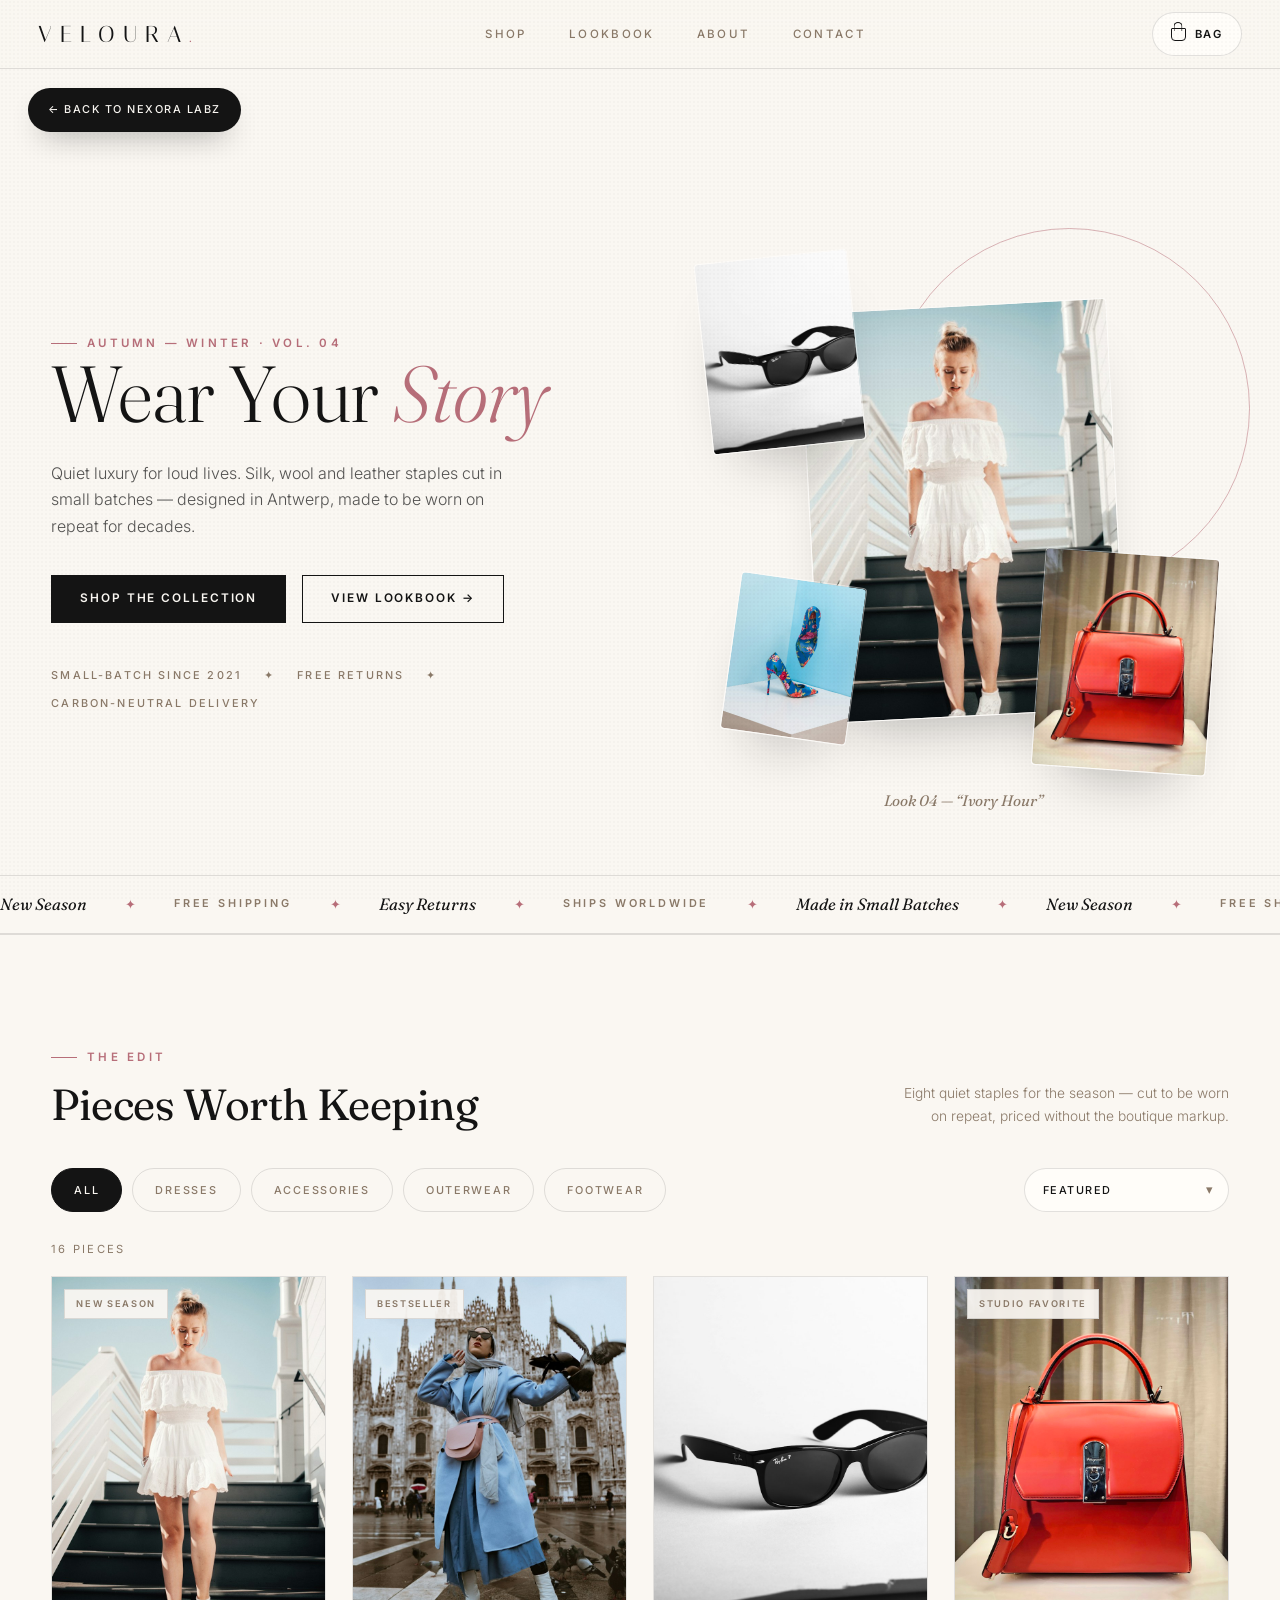
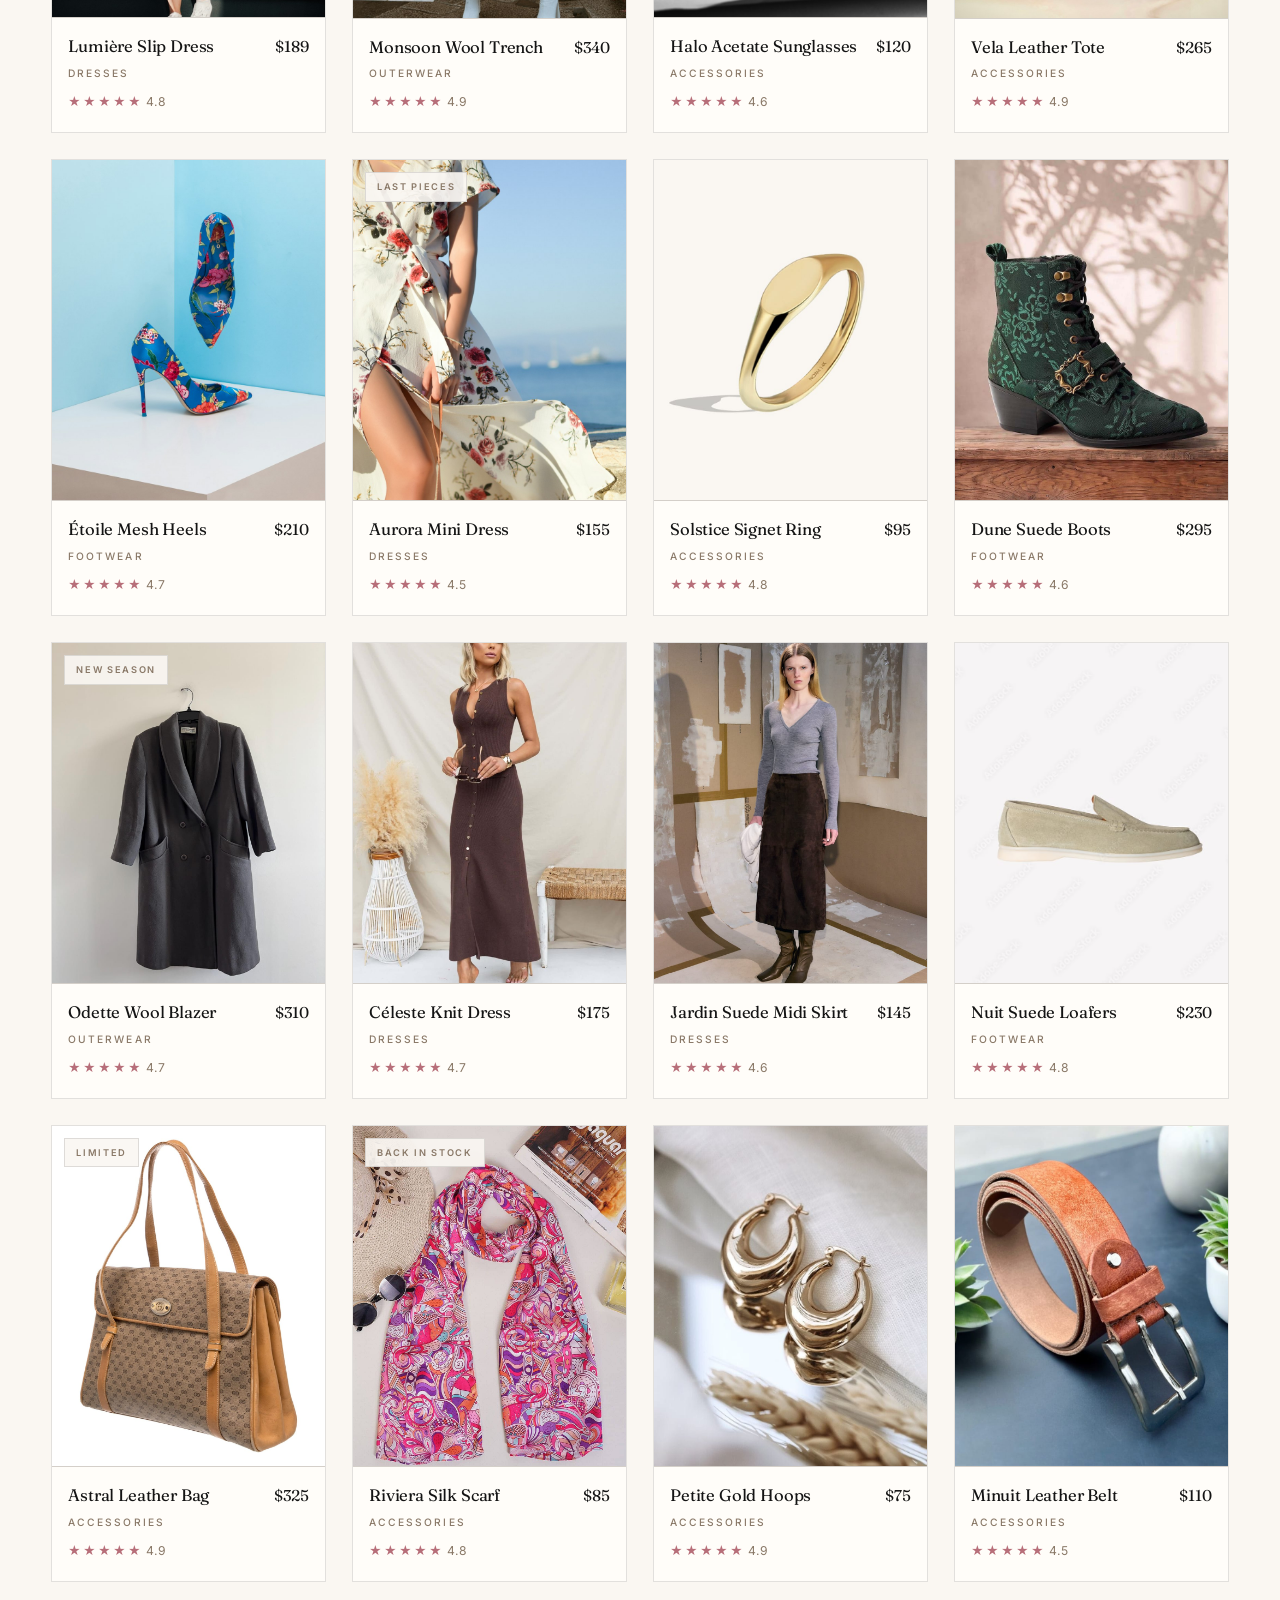
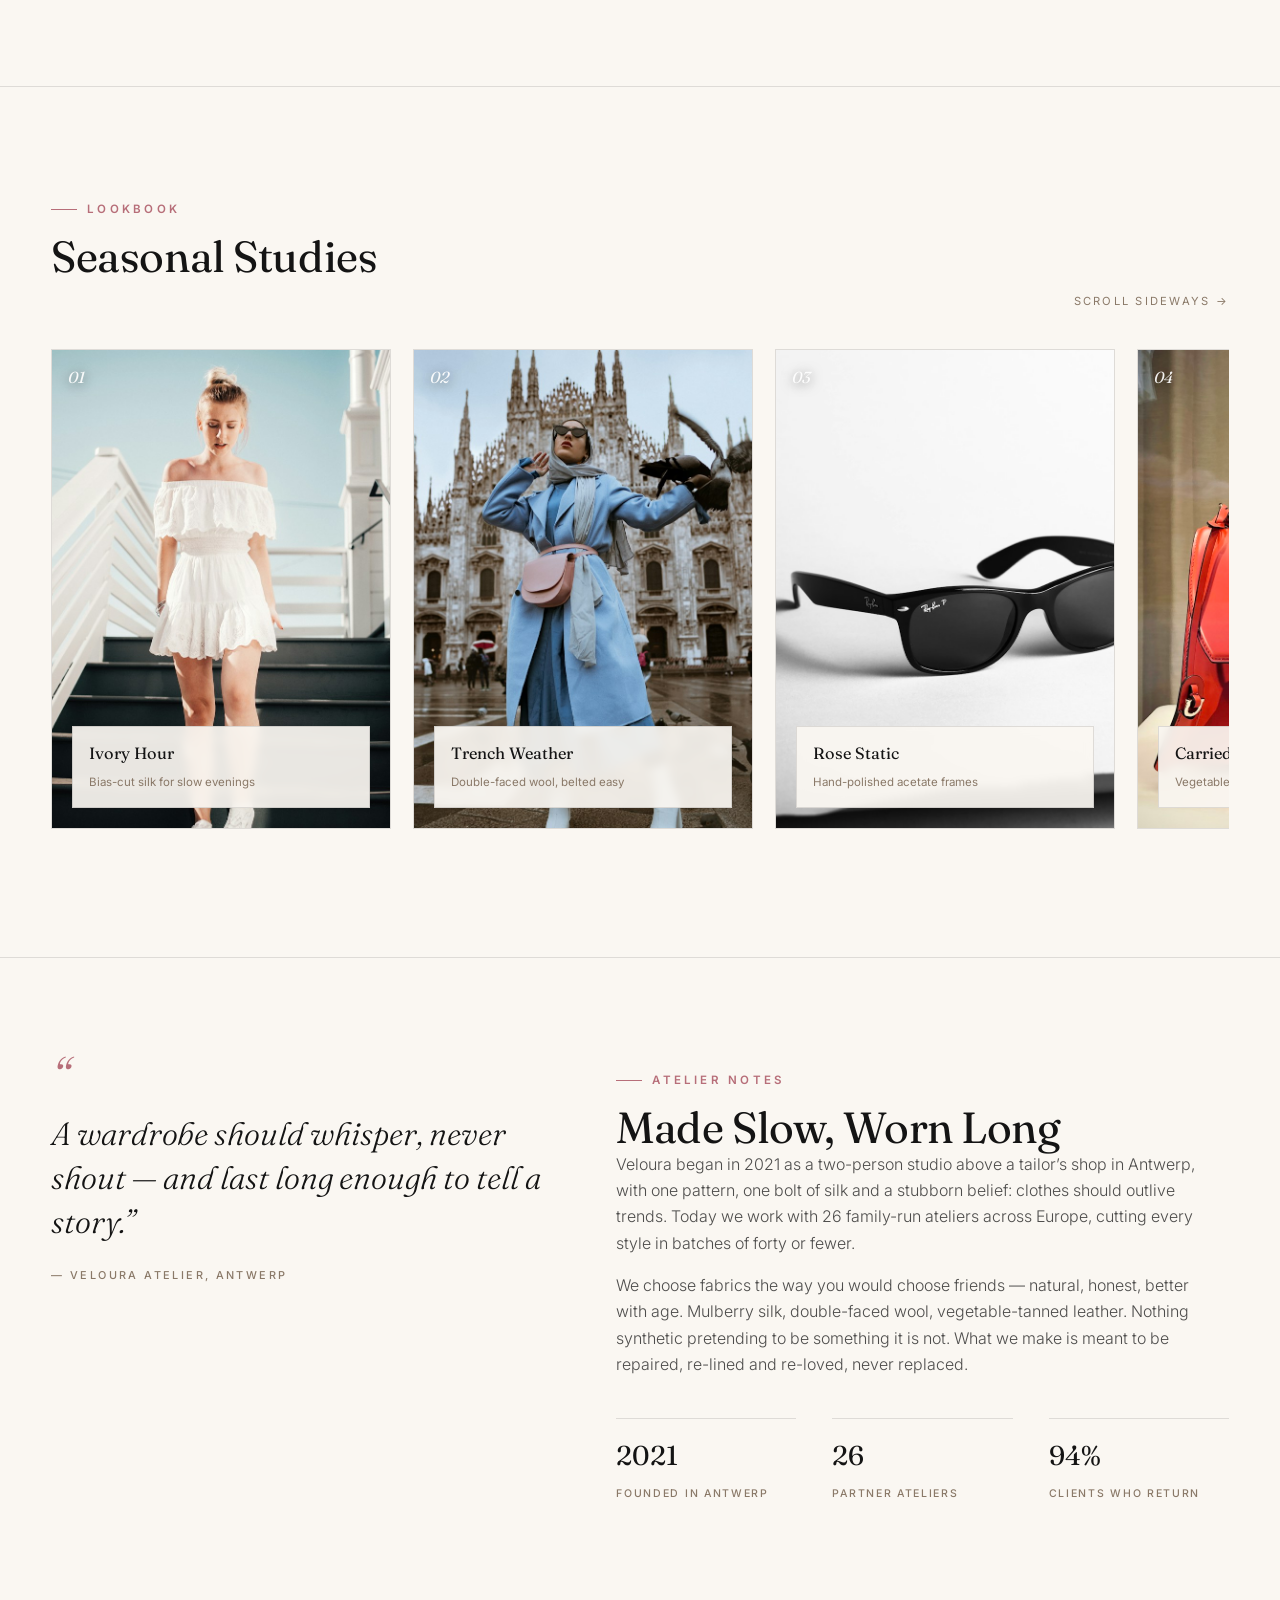
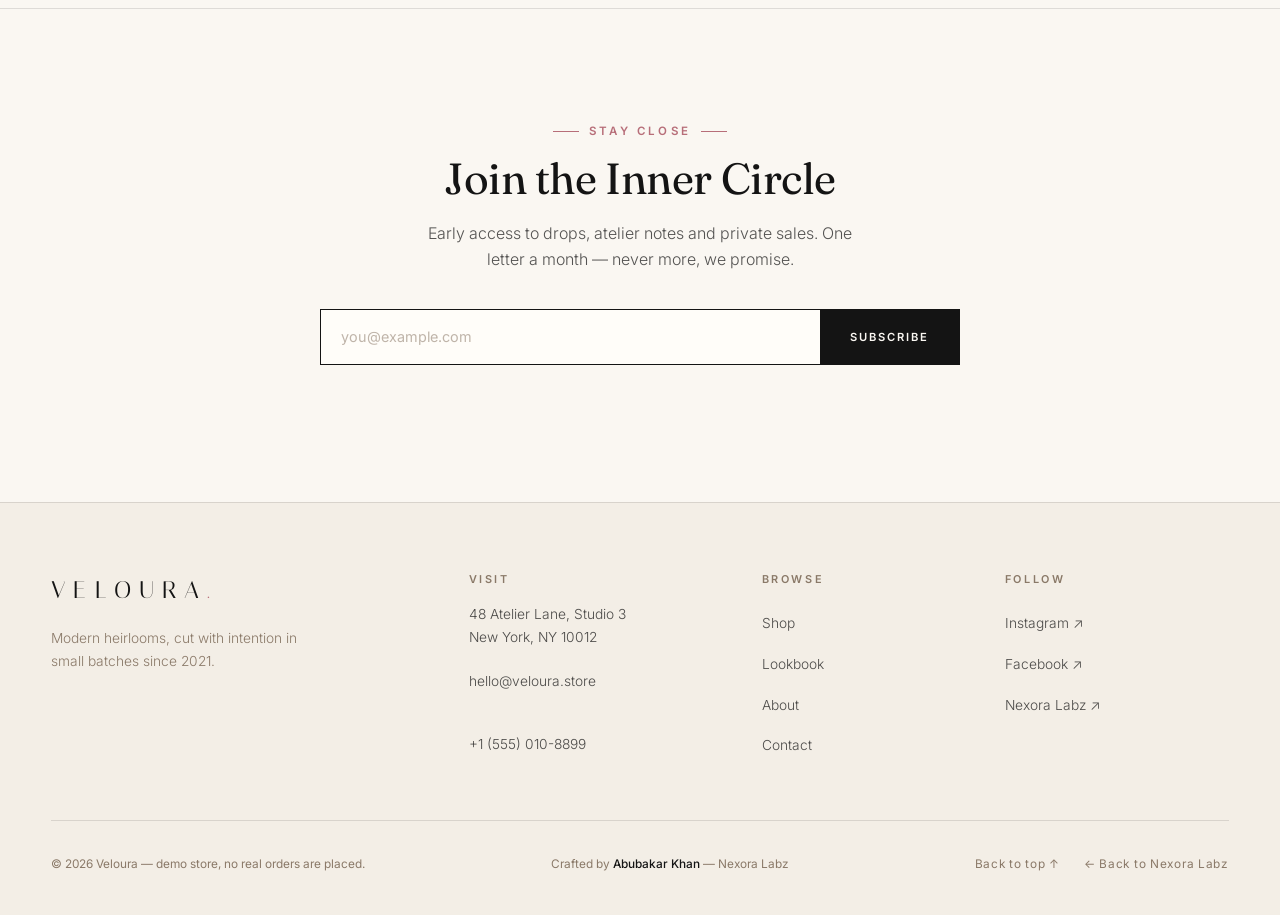
==== projects/project-4/index.html @ 05cf58b0 "Initial commit" ====
<!DOCTYPE html>
<html lang="en">
<head>
  <meta charset="UTF-8">
  <meta name="viewport" content="width=device-width, initial-scale=1.0">
  <meta name="description" content="Veloura — a chic demo fashion e-commerce experience with editorial lookbook, working cart and checkout flow. A portfolio demo crafted by Nexora Labz.">
  <meta name="theme-color" content="#FAF7F2">
  <title>Veloura — Demo Fashion E-commerce Website | Nexora Labz</title>

  <meta name="robots" content="index, follow">
  <link rel="canonical" href="https://nexora-labz.netlify.app/projects/project-4/">

  <meta property="og:type" content="website">
  <meta property="og:site_name" content="Nexora Labz">
  <meta property="og:title" content="Veloura — Demo Fashion E-commerce Website | Nexora Labz">
  <meta property="og:description" content="Veloura — a chic demo fashion e-commerce experience with editorial lookbook, working cart and checkout flow. A portfolio demo crafted by Nexora Labz.">
  <meta property="og:url" content="https://nexora-labz.netlify.app/projects/project-4/">
  <meta property="og:image" content="https://nexora-labz.netlify.app/assets/images/og-image.jpg">
  <meta property="og:image:width" content="1200">
  <meta property="og:image:height" content="630">
  <meta name="twitter:card" content="summary_large_image">
  <meta name="twitter:image" content="https://nexora-labz.netlify.app/assets/images/og-image.jpg">
  <link rel="preconnect" href="https://fonts.googleapis.com">
  <link rel="preconnect" href="https://fonts.gstatic.com" crossorigin>
  <link href="https://fonts.googleapis.com/css2?family=Fraunces:ital,opsz,wght@0,9..144,300;0,9..144,400;0,9..144,500;1,9..144,300;1,9..144,400&family=Inter:wght@300;400;500;600&family=Italiana&display=swap" rel="stylesheet">
  <style>
    /* ————— Tokens & reset ————— */
    :root {
      --ivory: #FAF7F2; --paper: #FFFDF9; --ink: #141414; --rose: #B76E79; --taupe: #8A7968; --line: rgba(20, 20, 20, 0.12);
      --ease-out: cubic-bezier(0.22, 1, 0.36, 1);
      --font-display: 'Fraunces', Georgia, 'Times New Roman', serif; --font-logo: 'Italiana', 'Fraunces', Georgia, serif;
      --font-body: 'Inter', -apple-system, BlinkMacSystemFont, 'Segoe UI', sans-serif;
      --font-emoji: 'Apple Color Emoji', 'Segoe UI Emoji', 'Noto Color Emoji', sans-serif;
    }
    *, *::before, *::after { box-sizing: border-box; margin: 0; padding: 0; }
    html { scroll-behavior: smooth; scroll-padding-top: 96px; }
    body { background: var(--ivory); color: var(--ink); font-family: var(--font-body); font-weight: 400; line-height: 1.65; -webkit-font-smoothing: antialiased; overflow-x: hidden; }
    /* Subtle CSS-only grain */
    body::after {
      content: ""; position: fixed; inset: 0; z-index: 600; pointer-events: none; mix-blend-mode: multiply; opacity: 0.45;
      background-image: radial-gradient(rgba(20, 20, 20, 0.05) 1px, transparent 1.4px); background-size: 4px 4px;
    }
    a { color: inherit; text-decoration: none; }
    button { font-family: inherit; color: inherit; }
    ul { list-style: none; }
    h1, h2, h3 { font-family: var(--font-display); font-weight: 400; line-height: 1.08; letter-spacing: -0.01em; }
    ::selection { background: rgba(183, 110, 121, 0.28); }
    :focus-visible { outline: 2px solid var(--rose); outline-offset: 3px; }
    [hidden] { display: none !important; }
    .sr-only { position: absolute; width: 1px; height: 1px; margin: -1px; overflow: hidden; clip: rect(0 0 0 0); white-space: nowrap; border: 0; }
    .wrap { width: min(1240px, 92%); margin-inline: auto; }
    .section { padding: 104px 0; border-top: 1px solid var(--line); scroll-margin-top: 96px; }
    .eyebrow { display: inline-flex; align-items: center; gap: 10px; color: var(--rose); font-size: 0.72rem; font-weight: 600; letter-spacing: 0.28em; text-transform: uppercase; }
    .eyebrow::before { content: ""; width: 26px; height: 1px; background: var(--rose); }
    .section h2 { font-size: clamp(2rem, 3.4vw, 2.9rem); margin-top: 14px; }

    /* ————— Fabric-tone gradients (CSS product art) ————— */
    .g1 { background: linear-gradient(165deg, #F6E7E3 0%, #DCA9A1 100%); }
    .g2 { background: linear-gradient(165deg, #EFE9DD 0%, #BCAC94 100%); }
    .g3 { background: linear-gradient(165deg, #F2DDE0 0%, #B76E79 100%); }
    .g4 { background: linear-gradient(165deg, #F4EEE3 0%, #CBBB9F 100%); }
    .g5 { background: linear-gradient(165deg, #E6E1D8 0%, #8A7968 100%); }
    .g6 { background: linear-gradient(165deg, #F0E1E7 0%, #C08CA0 100%); }
    .g7 { background: linear-gradient(165deg, #E9E6DF 0%, #A39C8D 100%); }
    .g8 { background: linear-gradient(165deg, #F3E7DB 0%, #D3AF90 100%); }

    /* ————— Buttons ————— */
    .btn {
      display: inline-flex; align-items: center; justify-content: center; gap: 10px; cursor: pointer; min-height: 48px; padding: 0 28px;
      border: 1px solid var(--ink); background: transparent; color: var(--ink); font-size: 0.74rem; font-weight: 600;
      letter-spacing: 0.16em; text-transform: uppercase; transition: background 0.3s, color 0.3s, border-color 0.3s, transform 0.3s;
    }
    .btn-solid { background: var(--ink); color: var(--ivory); }
    .btn-solid:hover { background: var(--rose); border-color: var(--rose); }
    .btn-ghost:hover { border-color: var(--ink); background: rgba(20, 20, 20, 0.04); }
    .btn-block { width: 100%; }

    /* ————— Back to Nexora pill ————— */
    .back-pill {
      position: fixed; top: 88px; left: clamp(12px, 3vw, 28px); z-index: 80; border-radius: 999px; background: var(--ink); color: var(--ivory);
      display: inline-flex; align-items: center; min-height: 44px; padding: 0 20px; box-shadow: 0 14px 30px -14px rgba(20, 20, 20, 0.45);
      font-size: 0.68rem; font-weight: 500; letter-spacing: 0.14em; text-transform: uppercase; transition: background 0.3s, transform 0.3s;
    }
    .back-pill:hover { background: var(--rose); transform: translateY(-2px); }

    /* ————— Navbar ————— */
    .navbar { position: sticky; top: 0; z-index: 100; border-bottom: 1px solid var(--line); background: rgba(250, 247, 242, 0.86); backdrop-filter: blur(12px); }
    .nav-inner { width: min(1280px, 94%); margin-inline: auto; height: 68px; display: flex; align-items: center; justify-content: space-between; gap: 20px; }
    .brand { font-family: var(--font-logo); font-size: 1.45rem; letter-spacing: 0.34em; }
    .brand-dot { color: var(--rose); }
    .nav-links { display: flex; gap: clamp(20px, 3vw, 40px); }
    .nav-link { position: relative; display: inline-flex; align-items: center; min-height: 44px; padding: 0 2px; color: var(--taupe); font-size: 0.72rem; font-weight: 500; letter-spacing: 0.2em; text-transform: uppercase; transition: color 0.3s; }
    .nav-link::after { content: ""; position: absolute; left: 0; right: 0; bottom: 8px; height: 1px; background: var(--rose); transform: scaleX(0); transform-origin: left; transition: transform 0.35s var(--ease-out); }
    .nav-link:hover, .nav-link:focus-visible { color: var(--ink); }
    .nav-link:hover::after, .nav-link:focus-visible::after { transform: scaleX(1); }
    .nav-actions { display: flex; align-items: center; gap: 12px; }
    .cart-btn { position: relative; display: inline-flex; align-items: center; gap: 9px; cursor: pointer; border-radius: 999px; min-height: 44px; padding: 0 18px; border: 1px solid var(--line); background: var(--paper); font-size: 0.7rem; font-weight: 600; letter-spacing: 0.14em; text-transform: uppercase; transition: border-color 0.3s, color 0.3s; }
    .cart-btn:hover { border-color: var(--rose); color: var(--rose); }
    .bag-icon { position: relative; width: 15px; height: 13px; border: 1.5px solid currentColor; border-radius: 1px 1px 4px 4px; }
    .bag-icon::before { content: ""; position: absolute; left: 50%; top: -7px; width: 9px; height: 9px; transform: translateX(-50%); border: 1.5px solid currentColor; border-bottom: 0; border-radius: 7px 7px 0 0; }
    .cart-count { display: none; place-items: center; min-width: 20px; height: 20px; padding: 0 5px; border-radius: 999px; background: var(--rose); color: var(--ivory); font-size: 0.64rem; font-weight: 600; }
    .cart-count.show { display: grid; }
    .hamburger { display: none; position: relative; width: 44px; height: 44px; cursor: pointer; border: 1px solid var(--line); border-radius: 999px; background: var(--paper); }
    .hamburger span { position: absolute; left: 12px; right: 12px; height: 1.5px; background: var(--ink); transition: transform 0.3s, top 0.3s; }
    .hamburger span:nth-child(1) { top: 17px; }
    .hamburger span:nth-child(2) { top: 25px; }
    .hamburger.open span:nth-child(1) { top: 21px; transform: rotate(45deg); }
    .hamburger.open span:nth-child(2) { top: 21px; transform: rotate(-45deg); }
    .mobile-menu {
      display: none; position: absolute; top: 100%; left: 0; right: 0; z-index: 95; padding: 8px 4% 22px; flex-direction: column;
      background: var(--ivory); border-bottom: 1px solid var(--line); box-shadow: 0 34px 44px -34px rgba(20, 20, 20, 0.25);
    }
    .mobile-menu.open { display: flex; }
    .mobile-menu a { display: flex; align-items: center; justify-content: space-between; min-height: 52px; font-family: var(--font-display); font-size: 1.3rem; border-bottom: 1px solid var(--line); }
    .mobile-menu a span { font-family: var(--font-body); font-size: 0.66rem; letter-spacing: 0.2em; color: var(--taupe); }

    /* ————— Hero ————— */
    .hero { padding: 170px 0 0; }
    .hero-grid { display: grid; grid-template-columns: 1.05fr 0.95fr; gap: 60px; align-items: center; }
    .hero h1 { font-size: clamp(3rem, 6.2vw, 5.2rem); font-weight: 300; line-height: 1.02; }
    .hero h1 em { font-style: italic; color: var(--rose); }
    .hero-sub { max-width: 46ch; margin-top: 26px; font-size: 1rem; font-weight: 300; color: rgba(20, 20, 20, 0.72); }
    .hero-cta { display: flex; flex-wrap: wrap; gap: 16px; margin-top: 36px; }
    .hero-meta { display: flex; flex-wrap: wrap; gap: 10px 22px; margin-top: 44px; color: var(--taupe); font-size: 0.68rem; font-weight: 500; letter-spacing: 0.2em; text-transform: uppercase; }
    .hero-art { position: relative; height: 560px; }
    .art-blob { position: absolute; left: 14%; top: 16%; width: 72%; aspect-ratio: 1; border-radius: 50%; background: radial-gradient(closest-side, rgba(183, 110, 121, 0.18), transparent 72%); }
    .art-ring { position: absolute; top: -2%; right: -4%; width: 68%; aspect-ratio: 1; border: 1px solid rgba(183, 110, 121, 0.5); border-radius: 50%; }
    .art-tile {
      position: absolute; display: grid; place-items: center; border-radius: 4px; border: 1px solid rgba(255, 255, 255, 0.5);
      box-shadow: 0 34px 60px -34px rgba(20, 20, 20, 0.35);
    }
    .art-tile img { display:block; width:100%; height:100%; object-fit:cover; border-radius:4px; background:#efe9e2; animation: drift 7s ease-in-out infinite alternate; }
    .t-main { left: 50%; top: 50%; width: 58%; aspect-ratio: 3/4; transform: translate(-50%, -52%) rotate(-3deg); }
    .t-main span { font-size: clamp(5rem, 9vw, 8rem); }
    .t-a { right: 3%; bottom: 5%; width: 33%; aspect-ratio: 1; transform: rotate(4deg); }
    .t-a span { font-size: 3.2rem; animation-delay: 0.8s; }
    .t-b { left: 1%; top: 3%; width: 29%; aspect-ratio: 4/5; transform: rotate(-6deg); }
    .t-b span { font-size: 2.6rem; animation-delay: 1.6s; }
    .t-c { left: 6%; bottom: 11%; width: 24%; aspect-ratio: 1; transform: rotate(8deg); }
    .t-c span { font-size: 2.3rem; animation-delay: 2.4s; }
    .art-caption { position: absolute; left: 50%; bottom: -14px; transform: translateX(-50%); white-space: nowrap; font-family: var(--font-display); font-style: italic; font-size: 0.95rem; color: var(--taupe); }
    @keyframes drift { to { transform: translateY(-9px); } }

    /* ————— Marquee ————— */
    .marquee { margin-top: 76px; padding: 15px 0; overflow: hidden; border-top: 1px solid var(--line); border-bottom: 1px solid var(--line); }
    .marquee-track { display: flex; width: max-content; animation: marquee 26s linear infinite; }
    .marquee-row { display: flex; align-items: center; gap: 38px; padding-right: 38px; }
    .mq-serif { font-family: var(--font-display); font-style: italic; font-size: 1.02rem; }
    .mq-caps { font-size: 0.68rem; font-weight: 600; letter-spacing: 0.26em; text-transform: uppercase; color: var(--taupe); }
    .mq-dot { color: var(--rose); font-size: 0.8rem; }
    @keyframes marquee { to { transform: translateX(-50%); } }

    /* ————— Shop ————— */
    .section-head { display: flex; align-items: flex-end; justify-content: space-between; gap: 32px; }
    .section-note { max-width: 340px; font-size: 0.86rem; font-weight: 300; color: var(--taupe); text-align: right; }
    .shop-controls { display: flex; align-items: center; justify-content: space-between; gap: 16px; flex-wrap: wrap; margin-top: 40px; }
    .pills { display: flex; flex-wrap: wrap; gap: 10px; }
    .pill {
      min-height: 44px; padding: 0 22px; cursor: pointer; border: 1px solid var(--line); border-radius: 999px; background: transparent;
      color: var(--taupe); font-size: 0.68rem; font-weight: 500; letter-spacing: 0.16em; text-transform: uppercase; transition: all 0.3s;
    }
    .pill:hover { border-color: var(--rose); color: var(--rose); }
    .pill.active { background: var(--ink); border-color: var(--ink); color: var(--ivory); }
    .select-wrap { position: relative; }
    .select-wrap::after { content: "▾"; position: absolute; right: 16px; top: 50%; transform: translateY(-50%); pointer-events: none; color: var(--taupe); font-size: 0.8rem; }
    .select-wrap select {
      appearance: none; -webkit-appearance: none; min-height: 44px; padding: 0 42px 0 18px; cursor: pointer; color: var(--ink);
      border: 1px solid var(--line); border-radius: 999px; background: var(--paper); font-family: var(--font-body);
      font-size: 0.68rem; font-weight: 500; letter-spacing: 0.14em; text-transform: uppercase;
    }
    .grid-count { margin: 28px 0 18px; font-size: 0.7rem; letter-spacing: 0.2em; text-transform: uppercase; color: var(--taupe); }
    .grid { display: grid; grid-template-columns: repeat(4, 1fr); gap: 26px; }
    .card { display: flex; flex-direction: column; background: var(--paper); border: 1px solid var(--line); transition: transform 0.35s var(--ease-out), box-shadow 0.35s, border-color 0.35s; }
    .card:hover { transform: translateY(-5px); border-color: rgba(183, 110, 121, 0.5); box-shadow: 0 28px 52px -34px rgba(20, 20, 20, 0.3); }
    .tile { position: relative; aspect-ratio: 4/5; overflow: hidden; border-bottom: 1px solid var(--line); background: #efe9e2; }
    .tile .prod-img { position:absolute; inset:0; width:100%; height:100%; object-fit:cover; transition: transform 0.45s var(--ease-out); }
    .card:hover .tile .prod-img { transform: scale(1.07); }
    .badge {
      position: absolute; top: 12px; left: 12px; z-index: 2; padding: 6px 11px; color: var(--taupe);
      background: rgba(250, 247, 242, 0.92); border: 1px solid var(--line); font-size: 0.58rem; font-weight: 600;
      letter-spacing: 0.18em; text-transform: uppercase;
    }
    .tile-overlay {
      position: absolute; left: 0; right: 0; bottom: 0; z-index: 3; padding: 14px; display: flex; flex-direction: column; gap: 10px;
      background: linear-gradient(to top, rgba(250, 247, 242, 0.97) 55%, rgba(250, 247, 242, 0));
      transform: translateY(103%); transition: transform 0.4s var(--ease-out);
    }
    .card:hover .tile-overlay, .card:focus-within .tile-overlay { transform: none; }
    .sizes { display: flex; gap: 8px; }
    .size-chip { flex: 1 0 44px; min-height: 44px; cursor: pointer; border: 1px solid var(--line); border-radius: 2px; background: rgba(255, 255, 255, 0.8); color: var(--taupe); font-size: 0.7rem; font-weight: 600; letter-spacing: 0.08em; transition: all 0.25s; }
    .size-chip:hover { border-color: var(--ink); color: var(--ink); }
    .size-chip.active { background: var(--ink); border-color: var(--ink); color: var(--ivory); }
    .add-btn { min-height: 44px; cursor: pointer; border: none; background: var(--ink); color: var(--ivory); font-size: 0.68rem; font-weight: 600; letter-spacing: 0.16em; text-transform: uppercase; transition: background 0.3s; }
    .add-btn:hover { background: var(--rose); }
    .card-info { padding: 16px 16px 20px; }
    .card-row { display: flex; justify-content: space-between; align-items: baseline; gap: 12px; }
    .card-name { font-size: 1.04rem; }
    .card-price { font-family: var(--font-display); font-size: 0.98rem; white-space: nowrap; }
    .card-cat { margin-top: 5px; font-size: 0.64rem; font-weight: 500; letter-spacing: 0.2em; text-transform: uppercase; color: var(--taupe); }
    .card-rating { margin-top: 10px; font-size: 0.76rem; color: var(--taupe); }
    .stars { color: var(--rose); letter-spacing: 2px; }

    /* ————— Lookbook ————— */
    .lb-hint { margin-top: 12px; font-size: 0.7rem; letter-spacing: 0.2em; text-transform: uppercase; color: var(--taupe); text-align: right; }
    .lb-strip { display: flex; gap: 22px; margin-top: 34px; padding: 4px 4% 24px; overflow-x: auto; scroll-snap-type: x mandatory; scrollbar-width: thin; scrollbar-color: var(--rose) transparent; }
    .lb-card {
      position: relative; flex: 0 0 min(340px, 76vw); height: 480px; scroll-snap-align: start; overflow: hidden; border: 1px solid var(--line);
      display: flex; flex-direction: column; justify-content: flex-end; padding: 20px; transition: transform 0.35s var(--ease-out);
    }
    .lb-card:hover { transform: translateY(-5px); }
    .lb-img { position:absolute; inset:0; width:100%; height:100%; object-fit:cover; background:#efe9e2; }
    .lb-num { position: absolute; top: 14px; left: 16px; z-index:2; font-family: var(--font-display); font-style: italic; font-size: 1rem; color: rgba(255, 255, 255, 0.92); text-shadow: 0 2px 12px rgba(20, 20, 20, 0.55); }
    .lb-cap { position: relative; padding: 13px 16px; background: rgba(250, 247, 242, 0.93); border: 1px solid var(--line); backdrop-filter: blur(4px); }
    .lb-cap strong { display: block; font-family: var(--font-display); font-weight: 400; font-size: 1.02rem; }
    .lb-cap span { font-size: 0.72rem; color: var(--taupe); }

    /* ————— About ————— */
    .about-grid { display: grid; grid-template-columns: 0.9fr 1.1fr; gap: 64px; align-items: start; }
    .about-quote p { font-family: var(--font-display); font-style: italic; font-weight: 300; font-size: clamp(1.5rem, 2.5vw, 2.1rem); line-height: 1.38; }
    .about-quote p::before { content: "“"; display: block; font-size: 3.4rem; line-height: 0.6; color: var(--rose); margin-bottom: 18px; }
    .quote-by { display: inline-block; margin-top: 22px; color: var(--taupe); font-size: 0.68rem; font-weight: 500; letter-spacing: 0.22em; text-transform: uppercase; }
    .about-body > p:not(.eyebrow) { max-width: 58ch; font-weight: 300; color: rgba(20, 20, 20, 0.75); }
    .about-body p + p { margin-top: 16px; }
    .stats { display: flex; gap: 36px; margin-top: 40px; }
    .stat { flex: 1; border-top: 1px solid var(--line); padding-top: 14px; }
    .stat strong { display: block; font-family: var(--font-display); font-weight: 400; font-size: 1.7rem; }
    .stat span { font-size: 0.66rem; font-weight: 500; letter-spacing: 0.16em; text-transform: uppercase; color: var(--taupe); }

    /* ————— Contact / Newsletter ————— */
    .contact-inner { max-width: 640px; text-align: center; }
    .contact-inner .eyebrow { justify-content: center; }
    .contact-inner .eyebrow::after { content: ""; width: 26px; height: 1px; background: var(--rose); }
    .contact-sub { margin: 18px auto 0; max-width: 46ch; font-weight: 300; color: rgba(20, 20, 20, 0.72); }
    .news-form { display: flex; margin-top: 36px; background: var(--paper); border: 1px solid var(--ink); }
    .news-form input { flex: 1; min-width: 0; min-height: 54px; padding: 0 20px; border: 0; background: transparent; font-family: var(--font-body); font-size: 0.9rem; color: var(--ink); }
    .news-form input:focus { outline: none; }
    .news-form input.invalid { box-shadow: inset 0 -2px 0 #9C3D2E; }
    .news-form input::placeholder { color: rgba(138, 121, 104, 0.55); }
    .news-btn { min-height: 54px; padding: 0 30px; cursor: pointer; border: 0; background: var(--ink); color: var(--ivory); font-size: 0.7rem; font-weight: 600; letter-spacing: 0.18em; text-transform: uppercase; transition: background 0.3s; }
    .news-btn:hover { background: var(--rose); }
    .form-msg { min-height: 1.5em; margin-top: 14px; font-size: 0.82rem; }
    .form-msg.error { color: #9C3D2E; }
    .form-msg.ok { color: var(--rose); }

    /* ————— Footer ————— */
    .footer { background: #F3EEE6; border-top: 1px solid var(--line); padding: 68px 0 28px; }
    .footer-grid { display: grid; grid-template-columns: 1.5fr 1fr 0.8fr 0.9fr; gap: 44px; }
    .f-logo { font-family: var(--font-logo); font-size: 1.5rem; letter-spacing: 0.34em; }
    .f-tag { margin-top: 16px; max-width: 30ch; font-size: 0.86rem; font-weight: 300; color: var(--taupe); }
    .f-col h4 { margin-bottom: 14px; color: var(--taupe); font-size: 0.68rem; font-weight: 600; letter-spacing: 0.24em; text-transform: uppercase; }
    .f-col p { font-size: 0.86rem; font-weight: 300; color: rgba(20, 20, 20, 0.75); }
    .f-col p + p { margin-top: 12px; }
    .f-col a { display: block; padding: 9px 0; font-size: 0.86rem; font-weight: 300; color: rgba(20, 20, 20, 0.75); transition: color 0.25s; }
    .f-col a:hover { color: var(--rose); text-decoration: underline; text-underline-offset: 4px; }
    .footer-bottom { display: flex; flex-wrap: wrap; align-items: center; justify-content: space-between; gap: 12px 28px; margin-top: 54px; padding-top: 22px; border-top: 1px solid var(--line); font-size: 0.74rem; color: var(--taupe); }
    .footer-bottom strong { font-weight: 500; color: var(--ink); }
    .fb-links { display: flex; gap: 24px; }
    .fb-links a { display: inline-flex; align-items: center; min-height: 44px; letter-spacing: 0.06em; transition: color 0.25s; }
    .fb-links a:hover { color: var(--rose); }

    /* ————— Cart drawer ————— */
    .backdrop { position: fixed; inset: 0; z-index: 250; background: rgba(20, 20, 20, 0.44); opacity: 0; visibility: hidden; transition: opacity 0.35s, visibility 0s linear 0.35s; }
    .backdrop.show { opacity: 1; visibility: visible; transition: opacity 0.35s; }
    .cart-drawer {
      position: fixed; top: 0; right: 0; bottom: 0; z-index: 300; width: min(430px, 100%); display: flex; flex-direction: column; background: var(--ivory);
      border-left: 1px solid var(--line); box-shadow: -32px 0 64px -36px rgba(20, 20, 20, 0.4); transform: translateX(103%); visibility: hidden;
      transition: transform 0.45s var(--ease-out), visibility 0s linear 0.45s;
    }
    .cart-drawer.open { transform: none; visibility: visible; transition: transform 0.45s var(--ease-out); }
    .cart-head { display: flex; align-items: center; justify-content: space-between; padding: 18px 22px; border-bottom: 1px solid var(--line); }
    .cart-title { font-size: 1.3rem; }
    .cart-close { width: 44px; height: 44px; cursor: pointer; border: 1px solid var(--line); border-radius: 999px; background: var(--paper); font-size: 1.3rem; line-height: 1; transition: all 0.3s; }
    .cart-close:hover { border-color: var(--rose); color: var(--rose); transform: rotate(90deg); }
    .cart-list { flex: 1; overflow-y: auto; padding: 4px 22px; }
    .cart-item { display: grid; grid-template-columns: 64px 1fr auto; gap: 14px; align-items: start; padding: 18px 0; border-bottom: 1px solid var(--line); }
    .ci-art { width: 64px; height: 80px; overflow:hidden; display:grid; place-items:center; border: 1px solid var(--line); background:#efe9e2; }
    .ci-art img { width:100%; height:100%; object-fit:cover; display:block; }
    .ci-name { font-family: var(--font-display); font-size: 0.98rem; }
    .ci-meta { margin: 4px 0 10px; font-size: 0.73rem; color: var(--taupe); }
    .ci-row { display: flex; align-items: center; gap: 14px; }
    .qty { display: inline-flex; align-items: center; border: 1px solid var(--line); background: var(--paper); }
    .qty-btn { width: 40px; height: 44px; cursor: pointer; border: 0; background: transparent; font-size: 1.05rem; transition: color 0.25s; }
    .qty-btn:hover { color: var(--rose); }
    .qty-num { min-width: 26px; text-align: center; font-size: 0.85rem; font-weight: 500; }
    .ci-remove { min-height: 44px; padding: 0 6px; cursor: pointer; border: 0; background: none; color: var(--taupe); font-size: 0.66rem; font-weight: 500; letter-spacing: 0.16em; text-transform: uppercase; text-decoration: underline; text-underline-offset: 4px; transition: color 0.25s; }
    .ci-remove:hover { color: #9C3D2E; }
    .ci-line { font-family: var(--font-display); font-size: 1rem; }
    .cart-empty { flex: 1; display: grid; place-content: center; justify-items: center; gap: 10px; padding: 32px; text-align: center; }
    .ce-emoji { font-family: var(--font-emoji); font-size: 3.4rem; }
    .ce-title { font-family: var(--font-display); font-size: 1.3rem; }
    .ce-sub { max-width: 30ch; font-size: 0.84rem; font-weight: 300; color: var(--taupe); }
    .cart-empty .btn { margin-top: 12px; }
    .cart-foot { display: grid; gap: 12px; padding: 18px 22px 22px; background: var(--paper); border-top: 1px solid var(--line); }
    .ship-note { font-size: 0.73rem; color: var(--taupe); }
    .sub-row { display: flex; align-items: baseline; justify-content: space-between; font-size: 0.74rem; font-weight: 600; letter-spacing: 0.18em; text-transform: uppercase; }
    .sub-row strong { font-family: var(--font-display); font-size: 1.35rem; font-weight: 400; letter-spacing: 0; }
    .sub-note { font-size: 0.71rem; color: var(--taupe); }

    /* ————— Toast & reveal ————— */
    .toast {
      position: fixed; left: 50%; bottom: 26px; z-index: 400; max-width: min(92vw, 480px); border-radius: 999px; text-align: center; padding: 14px 24px;
      transform: translate(-50%, 16px); background: var(--ink); color: var(--ivory); font-size: 0.82rem; letter-spacing: 0.03em;
      box-shadow: 0 20px 44px -18px rgba(20, 20, 20, 0.5); opacity: 0; visibility: hidden; transition: all 0.35s var(--ease-out);
    }
    .toast.show { opacity: 1; visibility: visible; transform: translate(-50%, 0); }
    body.no-scroll { overflow: hidden; }
    .reveal { opacity: 0; transform: translateY(26px); transition: opacity 0.7s ease, transform 0.7s var(--ease-out); }
    .reveal.in { opacity: 1; transform: none; }

    /* ————— Breakpoints ————— */
    @media (max-width: 1024px) {
      .grid { grid-template-columns: repeat(3, 1fr); } .hero-grid { gap: 40px; } .hero-art { height: 500px; }
      .about-grid { gap: 44px; } .footer-grid { grid-template-columns: 1fr 1fr 1fr; } .f-brand { grid-column: 1 / -1; }
    }
    @media (max-width: 768px) {
      .nav-links { display: none; } .hamburger { display: inline-block; } .hero { padding-top: 140px; }
      .hero-grid { grid-template-columns: 1fr; gap: 48px; } .hero-art { width: 100%; max-width: 480px; height: 430px; margin-inline: auto; }
      .t-main span { font-size: 6rem; } .section { padding: 80px 0; } .section-head { flex-direction: column; align-items: flex-start; gap: 14px; }
      .section-note { text-align: left; } .shop-controls { flex-direction: column; align-items: stretch; } .select-wrap select { width: 100%; }
      .grid { grid-template-columns: repeat(2, 1fr); gap: 16px; } .tile-overlay { transform: none; } .about-grid { grid-template-columns: 1fr; gap: 36px; }
      .footer-grid { grid-template-columns: 1fr 1fr; gap: 36px; } .back-pill { top: 82px; }
    }
    @media (max-width: 520px) {
      .hero { padding-top: 128px; } .hero-art { height: 350px; } .t-a { width: 38%; } .t-b { width: 34%; } .t-c { display: none; }
      .grid { gap: 12px; } .card-name { font-size: 0.94rem; } .lb-card { height: 430px; }
      .news-form { flex-direction: column; gap: 10px; border: 0; background: transparent; } .news-form input { border: 1px solid var(--line); min-height: 50px; }
      .news-btn { width: 100%; } .stats { flex-wrap: wrap; gap: 22px; } .footer-grid { grid-template-columns: 1fr; }
      .footer-bottom { flex-direction: column; align-items: flex-start; } .back-pill { top: 80px; padding: 0 15px; font-size: 0.6rem; }
    }
    @media (prefers-reduced-motion: reduce) {
      html { scroll-behavior: auto; }
      *, *::before, *::after { animation-duration: 0.01ms !important; animation-iteration-count: 1 !important; transition-duration: 0.01ms !important; }
      .reveal { opacity: 1; transform: none; }
    }
  </style>
</head>
<body>

  <a class="back-pill" href="../../index.html">← Back to Nexora Labz</a>

  <!-- ——— Navbar ——— -->
  <header class="navbar">
    <div class="nav-inner">
      <a class="brand" href="#top" aria-label="Veloura — back to top">VELOURA<span class="brand-dot">.</span></a>
      <nav class="nav-links" aria-label="Primary navigation">
        <a class="nav-link" href="#shop">Shop</a><a class="nav-link" href="#lookbook">Lookbook</a>
        <a class="nav-link" href="#about">About</a><a class="nav-link" href="#contact">Contact</a>
      </nav>
      <div class="nav-actions">
        <button type="button" class="cart-btn" id="cartBtn" aria-haspopup="dialog" aria-label="Open shopping bag, 0 items">
          <span class="bag-icon" aria-hidden="true"></span>
          Bag
          <span class="cart-count" id="cartBadge" aria-hidden="true">0</span>
        </button>
        <button type="button" class="hamburger" id="hamburger" aria-expanded="false" aria-controls="mobileMenu" aria-label="Toggle navigation menu">
          <span></span><span></span>
        </button>
      </div>
    </div>
    <nav class="mobile-menu" id="mobileMenu" aria-label="Mobile navigation">
      <a href="#shop">Shop<span>01</span></a><a href="#lookbook">Lookbook<span>02</span></a>
      <a href="#about">About<span>03</span></a><a href="#contact">Contact<span>04</span></a>
    </nav>
  </header>

  <main>
    <!-- ——— Hero ——— -->
    <section class="hero" id="top">
      <div class="wrap hero-grid">
        <div class="hero-copy reveal">
          <p class="eyebrow">Autumn — Winter · Vol. 04</p>
          <h1>Wear Your <em>Story</em></h1>
          <p class="hero-sub">Quiet luxury for loud lives. Silk, wool and leather staples cut in small batches — designed in Antwerp, made to be worn on repeat for decades.</p>
          <div class="hero-cta">
            <a class="btn btn-solid" href="#shop">Shop the Collection</a>
            <a class="btn btn-ghost" href="#lookbook">View Lookbook →</a>
          </div>
          <p class="hero-meta">
            <span>Small-batch since 2021</span><span>✦</span> <span>Free returns</span><span>✦</span> <span>Carbon-neutral delivery</span>
          </p>
        </div>
        <div class="hero-art reveal" aria-hidden="true">
          <div class="art-blob"></div>
          <div class="art-ring"></div>
          <div class="art-tile t-main"><img src="img/prod-dress.jpg" alt="" loading="eager" width="800" height="1000"></div>
          <div class="art-tile t-a"><img src="img/prod-tote.jpg" alt="" loading="lazy" width="800" height="1000"></div>
          <div class="art-tile t-b"><img src="img/prod-sunglasses.jpg" alt="" loading="lazy" width="800" height="1000"></div>
          <div class="art-tile t-c"><img src="img/prod-heels.jpg" alt="" loading="lazy" width="800" height="1000"></div>
          <p class="art-caption">Look 04 — “Ivory Hour”</p>
        </div>
      </div>
      <div class="marquee" aria-hidden="true">
        <div class="marquee-track">
          <div class="marquee-row">
            <span class="mq-serif">New Season</span><span class="mq-dot">✦</span> <span class="mq-caps">Free Shipping</span><span class="mq-dot">✦</span>
            <span class="mq-serif">Easy Returns</span><span class="mq-dot">✦</span> <span class="mq-caps">Ships Worldwide</span><span class="mq-dot">✦</span>
            <span class="mq-serif">Made in Small Batches</span><span class="mq-dot">✦</span>
          </div>
          <div class="marquee-row">
            <span class="mq-serif">New Season</span><span class="mq-dot">✦</span> <span class="mq-caps">Free Shipping</span><span class="mq-dot">✦</span>
            <span class="mq-serif">Easy Returns</span><span class="mq-dot">✦</span> <span class="mq-caps">Ships Worldwide</span><span class="mq-dot">✦</span>
            <span class="mq-serif">Made in Small Batches</span><span class="mq-dot">✦</span>
          </div>
        </div>
      </div>
    </section>

    <!-- ——— Shop ——— -->
    <section class="section" id="shop">
      <div class="wrap">
        <div class="section-head reveal">
          <div>
            <p class="eyebrow">The Edit</p>
            <h2>Pieces Worth Keeping</h2>
          </div>
          <p class="section-note">Eight quiet staples for the season — cut to be worn on repeat, priced without the boutique markup.</p>
        </div>
        <div class="shop-controls reveal">
          <div class="pills" role="group" aria-label="Filter products by category">
            <button type="button" class="pill active" data-filter="All">All</button>
            <button type="button" class="pill" data-filter="Dresses">Dresses</button>
            <button type="button" class="pill" data-filter="Accessories">Accessories</button>
            <button type="button" class="pill" data-filter="Outerwear">Outerwear</button>
            <button type="button" class="pill" data-filter="Footwear">Footwear</button>
          </div>
          <div class="select-wrap">
            <label class="sr-only" for="sortSelect">Sort products</label>
            <select id="sortSelect">
              <option value="featured">Featured</option>
              <option value="low">Price · Low to High</option>
              <option value="high">Price · High to Low</option>
            </select>
          </div>
        </div>
        <p class="grid-count" id="gridCount" role="status">16 pieces</p>
        <div class="grid" id="productGrid"></div>
      </div>
    </section>

    <!-- ——— Lookbook ——— -->
    <section class="section" id="lookbook">
      <div class="wrap">
        <div class="section-head reveal">
          <div>
            <p class="eyebrow">Lookbook</p>
            <h2>Seasonal Studies</h2>
          </div>
        </div>
        <p class="lb-hint reveal">Scroll sideways →</p>
        <div class="lb-strip reveal" tabindex="0" aria-label="Lookbook gallery, scrolls horizontally">
          <article class="lb-card">
            <img class="lb-img" src="img/prod-dress.jpg" alt="Ivory Hour look — bias-cut silk dress worn on a model" loading="lazy" width="800" height="1000"><span class="lb-num">01</span>
            <div class="lb-cap"><strong>Ivory Hour</strong><span>Bias-cut silk for slow evenings</span></div>
          </article>
          <article class="lb-card">
            <img class="lb-img" src="img/prod-trench.jpg" alt="Trench Weather look — belted wool coat styled on the street" loading="lazy" width="800" height="1000"><span class="lb-num">02</span>
            <div class="lb-cap"><strong>Trench Weather</strong><span>Double-faced wool, belted easy</span></div>
          </article>
          <article class="lb-card">
            <img class="lb-img" src="img/prod-sunglasses.jpg" alt="Rose Static look — hand-polished acetate sunglasses" loading="lazy" width="800" height="1000"><span class="lb-num">03</span>
            <div class="lb-cap"><strong>Rose Static</strong><span>Hand-polished acetate frames</span></div>
          </article>
          <article class="lb-card">
            <img class="lb-img" src="img/prod-tote.jpg" alt="Carried Away look — vegetable-tanned leather tote bag" loading="lazy" width="800" height="1000"><span class="lb-num">04</span>
            <div class="lb-cap"><strong>Carried Away</strong><span>Vegetable-tanned leather tote</span></div>
          </article>
          <article class="lb-card">
            <img class="lb-img" src="img/prod-heels.jpg" alt="After Hours look — sculpted heels on a product pedestal" loading="lazy" width="800" height="1000"><span class="lb-num">05</span>
            <div class="lb-cap"><strong>After Hours</strong><span>Mesh heels, 85&nbsp;mm, kind to feet</span></div>
          </article>
          <article class="lb-card">
            <img class="lb-img" src="img/prod-ring.jpg" alt="Signature look — the Solstice ring in recast gold" loading="lazy" width="800" height="1000"><span class="lb-num">06</span>
            <div class="lb-cap"><strong>Signature</strong><span>The Solstice ring, recast gold</span></div>
          </article>
        </div>
      </div>
    </section>

    <!-- ——— About ——— -->
    <section class="section" id="about">
      <div class="wrap about-grid">
        <div class="about-quote reveal">
          <p>A wardrobe should whisper, never shout — and last long enough to tell a story.”</p>
          <span class="quote-by">— Veloura Atelier, Antwerp</span>
        </div>
        <div class="about-body reveal">
          <p class="eyebrow">Atelier Notes</p>
          <h2>Made Slow, Worn Long</h2>
          <p>Veloura began in 2021 as a two-person studio above a tailor’s shop in Antwerp, with one pattern, one bolt of silk and a stubborn belief: clothes should outlive trends. Today we work with 26 family-run ateliers across Europe, cutting every style in batches of forty or fewer.</p>
          <p>We choose fabrics the way you would choose friends — natural, honest, better with age. Mulberry silk, double-faced wool, vegetable-tanned leather. Nothing synthetic pretending to be something it is not. What we make is meant to be repaired, re-lined and re-loved, never replaced.</p>
          <div class="stats">
            <div class="stat"><strong>2021</strong><span>Founded in Antwerp</span></div>
            <div class="stat"><strong>26</strong><span>Partner ateliers</span></div>
            <div class="stat"><strong>94%</strong><span>Clients who return</span></div>
          </div>
        </div>
      </div>
    </section>

    <!-- ——— Contact / Newsletter ——— -->
    <section class="section" id="contact">
      <div class="wrap contact-inner reveal">
        <p class="eyebrow">Stay Close</p>
        <h2>Join the Inner Circle</h2>
        <p class="contact-sub">Early access to drops, atelier notes and private sales. One letter a month — never more, we promise.</p>
        <form class="news-form" id="newsForm" novalidate>
          <label class="sr-only" for="newsEmail">Email address</label>
          <input type="email" id="newsEmail" name="email" placeholder="you@example.com" autocomplete="email" required>
          <button type="submit" class="news-btn">Subscribe</button>
        </form>
        <p class="form-msg" id="formMsg" role="status"></p>
      </div>
    </section>
  </main>

  <!-- ——— Footer ——— -->
  <footer class="footer">
    <div class="wrap footer-grid">
      <div class="f-brand">
        <p class="f-logo">VELOURA<span class="brand-dot">.</span></p>
        <p class="f-tag">Modern heirlooms, cut with intention in small batches since 2021.</p>
      </div>
      <div class="f-col">
        <h4>Visit</h4>
        <!-- ▶▶ REPLACE: [STORE_EMAIL] [STORE_PHONE] [STORE_ADDRESS] -->
        <p>48 Atelier Lane, Studio 3<br>New York, NY 10012</p>
        <p><a href="mailto:hello@veloura.store">hello@veloura.store</a><br><a href="tel:+15550108899">+1 (555) 010-8899</a></p>
      </div>
      <div class="f-col">
        <h4>Browse</h4>
        <a href="#shop">Shop</a><a href="#lookbook">Lookbook</a>
        <a href="#about">About</a><a href="#contact">Contact</a>
      </div>
      <div class="f-col">
        <h4>Follow</h4>
        <!-- ▶▶ REPLACE: [STORE_INSTAGRAM_URL] [STORE_FACEBOOK_URL] -->
        <a href="[STORE_INSTAGRAM_URL]">Instagram ↗</a>
        <a href="[STORE_FACEBOOK_URL]">Facebook ↗</a>
        <a href="../../index.html">Nexora Labz ↗</a>
      </div>
    </div>
    <div class="wrap footer-bottom">
      <p>© <span id="year">2025</span> Veloura — demo store, no real orders are placed.</p>
      <p>Crafted by <strong>Abubakar Khan</strong> — Nexora Labz</p>
      <div class="fb-links">
        <a href="#top">Back to top ↑</a>
        <a href="../../index.html">← Back to Nexora Labz</a>
      </div>
    </div>
  </footer>

  <!-- ——— Cart drawer ——— -->
  <div class="backdrop" id="backdrop" aria-hidden="true"></div>
  <aside class="cart-drawer" id="cartDrawer" role="dialog" aria-modal="true" aria-label="Shopping bag" aria-hidden="true">
    <header class="cart-head">
      <h2 class="cart-title" id="drawerTitle">Your Bag</h2>
      <button type="button" class="cart-close" id="cartClose" aria-label="Close shopping bag">×</button>
    </header>
    <ul class="cart-list" id="cartList"></ul>
    <div class="cart-empty" id="cartEmpty">
      <span class="ce-emoji" aria-hidden="true">👜</span>
      <p class="ce-title">Your bag is empty</p>
      <p class="ce-sub">Beautiful things take patience. Start with the edit.</p>
      <button type="button" class="btn btn-ghost" id="emptyShop">Continue Shopping</button>
    </div>
    <footer class="cart-foot" id="cartFoot">
      <p class="ship-note" id="shipNote">Complimentary shipping on orders over $200.</p>
      <div class="sub-row"><span>Subtotal</span><strong id="cartSubtotal">$0</strong></div>
      <p class="sub-note">Shipping and taxes calculated at checkout.</p>
      <!-- ▶▶ REPLACE: connect Stripe/PayPal or backend here -->
      <button type="button" class="btn btn-solid btn-block" id="checkoutBtn">Checkout</button>
    </footer>
  </aside>

  <div class="toast" id="toast" role="status" aria-live="polite"></div>

  <script>
    (function () {
      'use strict';

      /* ————— Helpers & data ————— */
      const $ = (sel, ctx = document) => ctx.querySelector(sel);
      const $$ = (sel, ctx = document) => Array.from(ctx.querySelectorAll(sel));
      const money = (n) => '$' + (Number.isInteger(n) ? n : n.toFixed(2));

      const PRODUCTS = [
        { id: 'slip-dress', name: 'Lumière Slip Dress',      cat: 'Dresses',     price: 189, rating: 4.8, img: 'img/prod-dress.jpg',      badge: 'New Season' },
        { id: 'trench',     name: 'Monsoon Wool Trench',     cat: 'Outerwear',   price: 340, rating: 4.9, img: 'img/prod-trench.jpg',     badge: 'Bestseller' },
        { id: 'sunglasses', name: 'Halo Acetate Sunglasses', cat: 'Accessories', price: 120, rating: 4.6, img: 'img/prod-sunglasses.jpg', badge: '' },
        { id: 'tote',       name: 'Vela Leather Tote',       cat: 'Accessories', price: 265, rating: 4.9, img: 'img/prod-tote.jpg',       badge: 'Studio Favorite' },
        { id: 'heels',      name: 'Étoile Mesh Heels',       cat: 'Footwear',    price: 210, rating: 4.7, img: 'img/prod-heels.jpg',      badge: '' },
        { id: 'mini-dress', name: 'Aurora Mini Dress',       cat: 'Dresses',     price: 155, rating: 4.5, img: 'img/prod-mini.jpg',       badge: 'Last Pieces' },
        { id: 'ring',       name: 'Solstice Signet Ring',    cat: 'Accessories', price: 95,  rating: 4.8, img: 'img/prod-ring.jpg',       badge: '' },
        { id: 'boots',      name: 'Dune Suede Boots',        cat: 'Footwear',    price: 295, rating: 4.6, img: 'img/prod-boots.jpg',      badge: '' },
        { id: 'blazer',     name: 'Odette Wool Blazer',      cat: 'Outerwear',   price: 310, rating: 4.7, img: 'img/prod-blazer.jpg',     badge: 'New Season' },
        { id: 'knit-dress', name: 'Céleste Knit Dress',      cat: 'Dresses',     price: 175, rating: 4.7, img: 'img/prod-knit-dress.jpg', badge: '' },
        { id: 'skirt',      name: 'Jardin Suede Midi Skirt', cat: 'Dresses',     price: 145, rating: 4.6, img: 'img/prod-skirt.jpg',      badge: '' },
        { id: 'loafers',    name: 'Nuit Suede Loafers',      cat: 'Footwear',    price: 230, rating: 4.8, img: 'img/prod-loafers.jpg',    badge: '' },
        { id: 'bag',        name: 'Astral Leather Bag',      cat: 'Accessories', price: 325, rating: 4.9, img: 'img/prod-bag.jpg',        badge: 'Limited' },
        { id: 'scarf',      name: 'Riviera Silk Scarf',      cat: 'Accessories', price: 85,  rating: 4.8, img: 'img/prod-scarf.jpg',      badge: 'Back in Stock' },
        { id: 'hoops',      name: 'Petite Gold Hoops',       cat: 'Accessories', price: 75,  rating: 4.9, img: 'img/prod-hoops.jpg',      badge: '' },
        { id: 'belt',       name: 'Minuit Leather Belt',     cat: 'Accessories', price: 110, rating: 4.5, img: 'img/prod-belt.jpg',       badge: '' }
      ];

      const STORE_KEY = 'veloura-cart-v1';
      const FREE_SHIP = 200;
      const reduceMotion = window.matchMedia('(prefers-reduced-motion: reduce)').matches;

      const grid = $('#productGrid');
      const cartBtn = $('#cartBtn');
      const cartBadge = $('#cartBadge');
      const cartDrawer = $('#cartDrawer');
      const cartList = $('#cartList');
      const cartEmpty = $('#cartEmpty');
      const cartFoot = $('#cartFoot');
      const backdrop = $('#backdrop');
      const mobileMenu = $('#mobileMenu');
      const hamburger = $('#hamburger');

      let cart = loadCart();
      let activeFilter = 'All';
      let activeSort = 'featured';

      function loadCart() {
        try {
          const parsed = JSON.parse(localStorage.getItem(STORE_KEY) || '[]');
          return Array.isArray(parsed) ? parsed.filter((it) => it && it.id && it.size && it.qty > 0) : [];
        } catch (err) { return []; }
      }
      function saveCart() {
        try { localStorage.setItem(STORE_KEY, JSON.stringify(cart)); } catch (err) { /* storage unavailable */ }
      }
      function stars(r) { const full = Math.round(r); return '★'.repeat(full) + '☆'.repeat(5 - full); }

      /* ————— Product grid ————— */
      function visibleProducts() {
        let list = PRODUCTS.filter((p) => activeFilter === 'All' || p.cat === activeFilter);
        if (activeSort !== 'featured') list = [...list].sort((a, b) => activeSort === 'low' ? a.price - b.price : b.price - a.price);
        return list;
      }

      function cardHTML(p) {
        const chips = ['S', 'M', 'L'].map((s) =>
          `<button type="button" class="size-chip${s === 'M' ? ' active' : ''}" data-size="${s}" aria-pressed="${s === 'M'}">${s}</button>`
        ).join('');
        return `
          <article class="card reveal" data-id="${p.id}">
            <div class="tile">
              ${p.badge ? `<span class="badge">${p.badge}</span>` : ''}
              <img class="prod-img" src="${p.img}" alt="${p.name} — studio product photograph" loading="lazy">
              <div class="tile-overlay">
                <div class="sizes" role="group" aria-label="Select a size for ${p.name}">${chips}</div>
                <button type="button" class="add-btn" data-add="${p.id}">Add to Cart — ${money(p.price)}</button>
              </div>
            </div>
            <div class="card-info">
              <div class="card-row">
                <h3 class="card-name">${p.name}</h3>
                <p class="card-price">${money(p.price)}</p>
              </div>
              <p class="card-cat">${p.cat}</p>
              <p class="card-rating" aria-label="Rated ${p.rating.toFixed(1)} out of 5">
                <span class="stars" aria-hidden="true">${stars(p.rating)}</span> ${p.rating.toFixed(1)}
              </p>
            </div>
          </article>`;
      }

      function renderProducts() {
        const list = visibleProducts();
        $('#gridCount').textContent = list.length === 1 ? '1 piece' : `${list.length} pieces`;
        grid.innerHTML = list.map(cardHTML).join('');
        $$('.card', grid).forEach((card) => observeReveal(card));
      }

      grid.addEventListener('click', (e) => {
        const chip = e.target.closest('.size-chip');
        if (chip) {
          $$('.size-chip', chip.closest('.sizes')).forEach((c) => {
            const on = c === chip;
            c.classList.toggle('active', on); c.setAttribute('aria-pressed', String(on));
          });
          return;
        }
        const addBtn = e.target.closest('[data-add]');
        if (addBtn) {
          const active = $('.size-chip.active', addBtn.closest('.card'));
          addToCart(addBtn.dataset.add, active ? active.dataset.size : 'M');
        }
      });

      /* ————— Cart ————— */
      function addToCart(id, size) {
        const p = PRODUCTS.find((x) => x.id === id);
        if (!p) return;
        const key = `${id}:${size}`;
        const found = cart.find((it) => it.key === key);
        if (found) found.qty += 1;
        else cart.push({ key, id, size, qty: 1 });
        saveCart();
        renderCart();
        toast(`${p.name} · Size ${size} — added to your bag`);
      }
      function changeQty(key, delta) {
        const it = cart.find((i) => i.key === key);
        if (!it) return;
        it.qty += delta;
        if (it.qty <= 0) cart = cart.filter((i) => i.key !== key);
        saveCart();
        renderCart();
      }
      function removeItem(key) {
        cart = cart.filter((i) => i.key !== key);
        saveCart();
        renderCart();
      }

      function itemHTML(it) {
        const p = PRODUCTS.find((x) => x.id === it.id);
        if (!p) return '';
        return `
          <li class="cart-item">
            <div class="ci-art" aria-hidden="true"><img src="${p.img}" alt=""></div>
            <div>
              <p class="ci-name">${p.name}</p>
              <p class="ci-meta">Size ${it.size} · ${money(p.price)}</p>
              <div class="ci-row">
                <div class="qty" role="group" aria-label="Quantity for ${p.name}">
                  <button type="button" class="qty-btn" data-dec="${it.key}" aria-label="Decrease quantity of ${p.name}">−</button>
                  <span class="qty-num">${it.qty}</span>
                  <button type="button" class="qty-btn" data-inc="${it.key}" aria-label="Increase quantity of ${p.name}">+</button>
                </div>
                <button type="button" class="ci-remove" data-remove="${it.key}">Remove</button>
              </div>
            </div>
            <p class="ci-line">${money(p.price * it.qty)}</p>
          </li>`;
      }

      function renderCart() {
        const count = cart.reduce((sum, it) => sum + it.qty, 0);
        const sub = cart.reduce((sum, it) => { const p = PRODUCTS.find((x) => x.id === it.id); return sum + (p ? p.price * it.qty : 0); }, 0);

        cartBadge.textContent = count;
        cartBadge.classList.toggle('show', count > 0);
        cartBtn.setAttribute('aria-label', `Open shopping bag, ${count} item${count === 1 ? '' : 's'}`);
        $('#drawerTitle').textContent = count ? `Your Bag (${count})` : 'Your Bag';
        cartEmpty.hidden = count > 0;
        cartFoot.hidden = count === 0;
        cartList.innerHTML = cart.map(itemHTML).join('');
        $('#cartSubtotal').textContent = money(sub);
        $('#shipNote').textContent = !count
          ? `Complimentary shipping on orders over ${money(FREE_SHIP)}.`
          : sub >= FREE_SHIP
            ? '✓ Complimentary shipping unlocked'
            : `You’re ${money(FREE_SHIP - sub)} away from complimentary shipping.`;
      }

      cartList.addEventListener('click', (e) => {
        const inc = e.target.closest('[data-inc]');
        if (inc) return changeQty(inc.dataset.inc, 1);
        const dec = e.target.closest('[data-dec]');
        if (dec) return changeQty(dec.dataset.dec, -1);
        const rem = e.target.closest('[data-remove]');
        if (rem) return removeItem(rem.dataset.remove);
      });

      /* ————— Drawer open / close ————— */
      let lastFocus = null;
      function openCart() {
        lastFocus = document.activeElement;
        cartDrawer.classList.add('open'); cartDrawer.setAttribute('aria-hidden', 'false');
        backdrop.classList.add('show'); backdrop.setAttribute('aria-hidden', 'false');
        document.body.classList.add('no-scroll');
        $('#cartClose').focus();
      }
      function closeCart() {
        cartDrawer.classList.remove('open'); cartDrawer.setAttribute('aria-hidden', 'true');
        backdrop.classList.remove('show'); backdrop.setAttribute('aria-hidden', 'true');
        document.body.classList.remove('no-scroll');
        if (lastFocus && lastFocus.focus) lastFocus.focus();
      }
      cartBtn.addEventListener('click', openCart);
      $('#cartClose').addEventListener('click', closeCart);
      backdrop.addEventListener('click', closeCart);
      $('#emptyShop').addEventListener('click', () => {
        closeCart();
        $('#shop').scrollIntoView({ behavior: reduceMotion ? 'auto' : 'smooth' });
      });
      $('#checkoutBtn').addEventListener('click', () => {
        if (!cart.length) { toast('Your bag is empty — add a piece first 🛍️'); return; }
        toast('Demo checkout — connect your payment provider here 💳');
      });

      /* ————— Filters, sort & mobile menu ————— */
      $$('.pill').forEach((btn) => btn.addEventListener('click', () => {
        $$('.pill').forEach((b) => b.classList.toggle('active', b === btn));
        activeFilter = btn.dataset.filter;
        renderProducts();
      }));
      $('#sortSelect').addEventListener('change', (e) => { activeSort = e.target.value; renderProducts(); });

      function closeMenu() {
        mobileMenu.classList.remove('open');
        hamburger.classList.remove('open');
        hamburger.setAttribute('aria-expanded', 'false');
      }
      hamburger.addEventListener('click', () => {
        const open = mobileMenu.classList.toggle('open');
        hamburger.classList.toggle('open', open);
        hamburger.setAttribute('aria-expanded', String(open));
      });
      $$('#mobileMenu a').forEach((a) => a.addEventListener('click', closeMenu));

      document.addEventListener('keydown', (e) => {
        if (e.key !== 'Escape') return;
        if (cartDrawer.classList.contains('open')) closeCart();
        else if (mobileMenu.classList.contains('open')) closeMenu();
      });

      /* ————— Newsletter ————— */
      $('#newsForm').addEventListener('submit', (e) => {
        e.preventDefault();
        const input = $('#newsEmail');
        const msg = $('#formMsg');
        const valid = /^[^\s@]+@[^\s@]+\.[^\s@]{2,}$/.test(input.value.trim());
        if (!valid) {
          msg.textContent = 'Please enter a valid email address.'; msg.className = 'form-msg error';
          input.classList.add('invalid'); input.focus();
          return;
        }
        msg.textContent = 'Welcome to the inner circle — check your inbox ✨'; msg.className = 'form-msg ok';
        input.classList.remove('invalid');
        e.target.reset();
        toast('Subscribed — welcome to Veloura ✨');
      });

      /* ————— Toast ————— */
      let toastTimer;
      function toast(message) {
        const t = $('#toast');
        t.textContent = message; t.classList.add('show');
        clearTimeout(toastTimer); toastTimer = setTimeout(() => t.classList.remove('show'), 3200);
      }

      /* ————— Reveal on scroll ————— */
      const io = ('IntersectionObserver' in window) && !reduceMotion
        ? new IntersectionObserver((entries) => {
            entries.forEach((entry) => {
              if (entry.isIntersecting) { entry.target.classList.add('in'); io.unobserve(entry.target); }
            });
          }, { threshold: 0.12, rootMargin: '0px 0px -40px 0px' })
        : null;
      function observeReveal(el) {
        if (io) io.observe(el);
        else el.classList.add('in');
      }
      $$('.reveal').forEach(observeReveal);

      /* ————— Init ————— */
      $('#year').textContent = new Date().getFullYear();
      renderProducts();
      renderCart();
    })();
  </script>
</body>
</html>
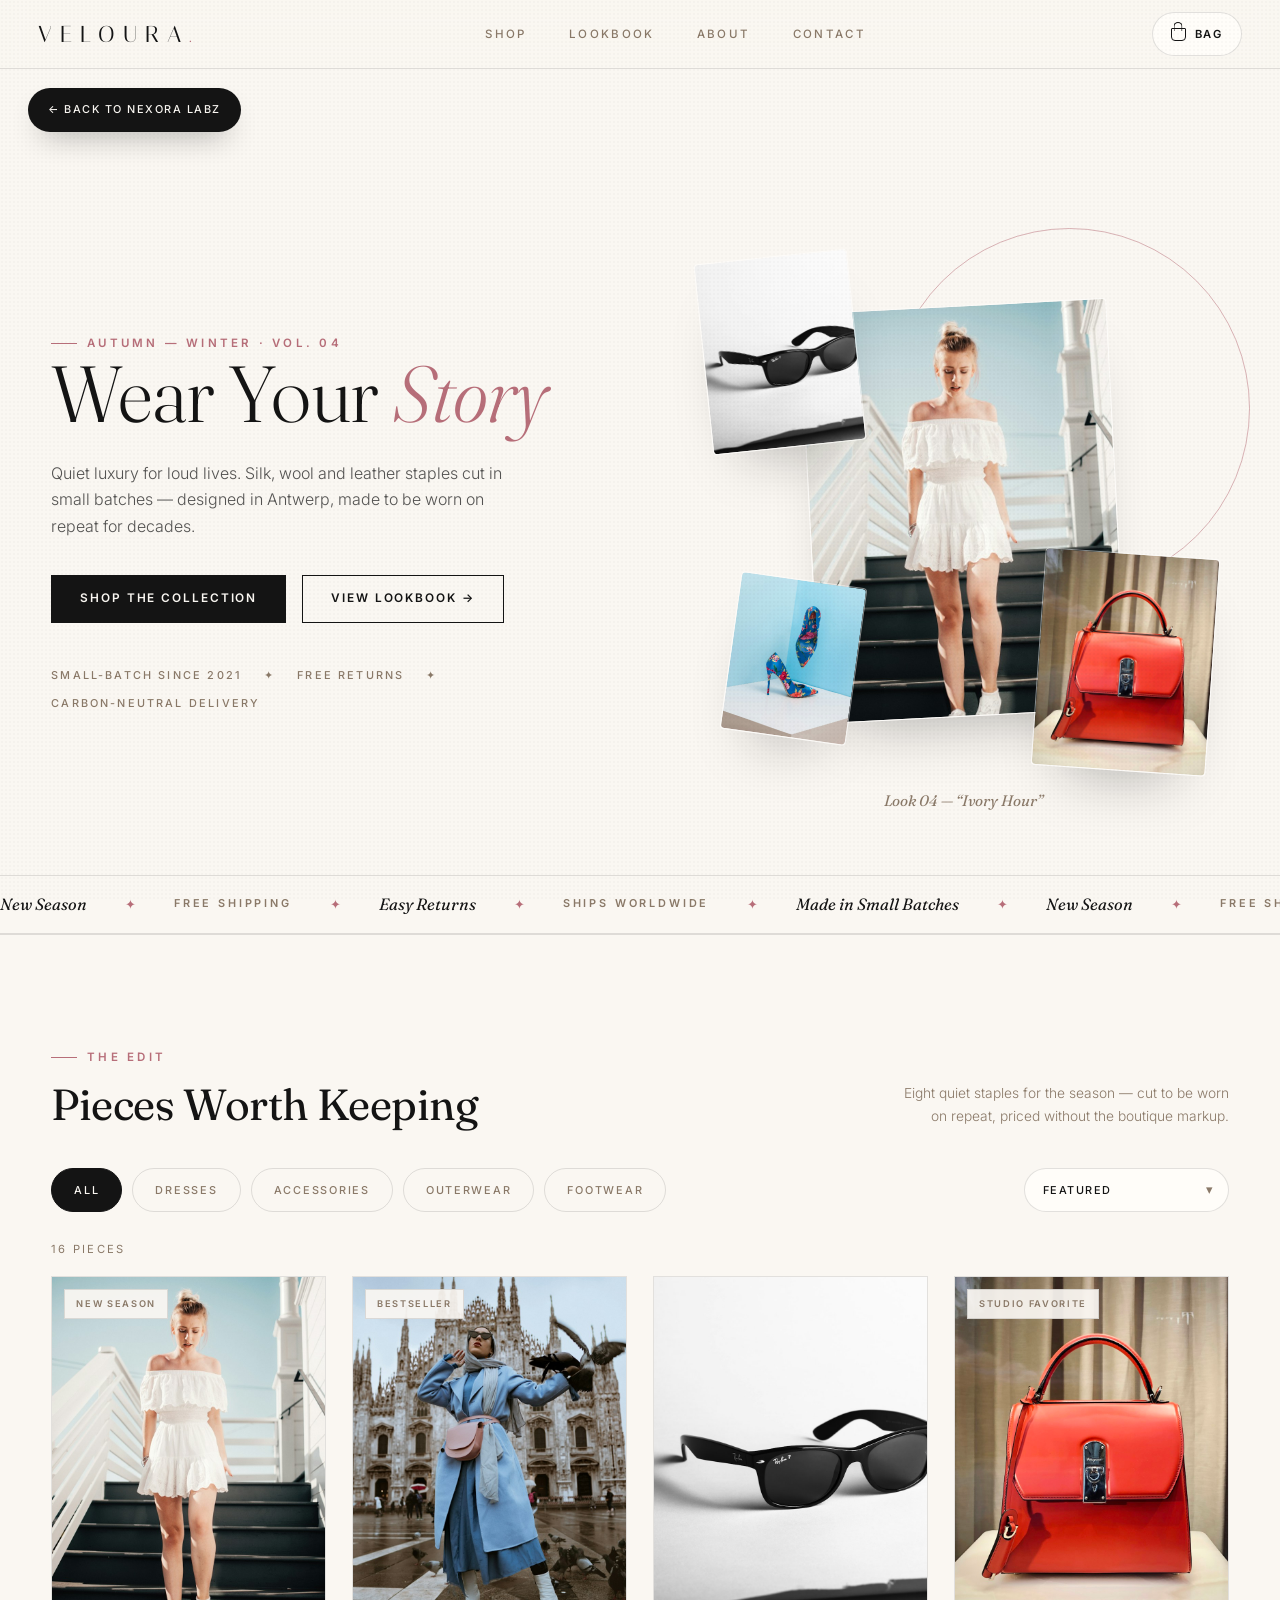
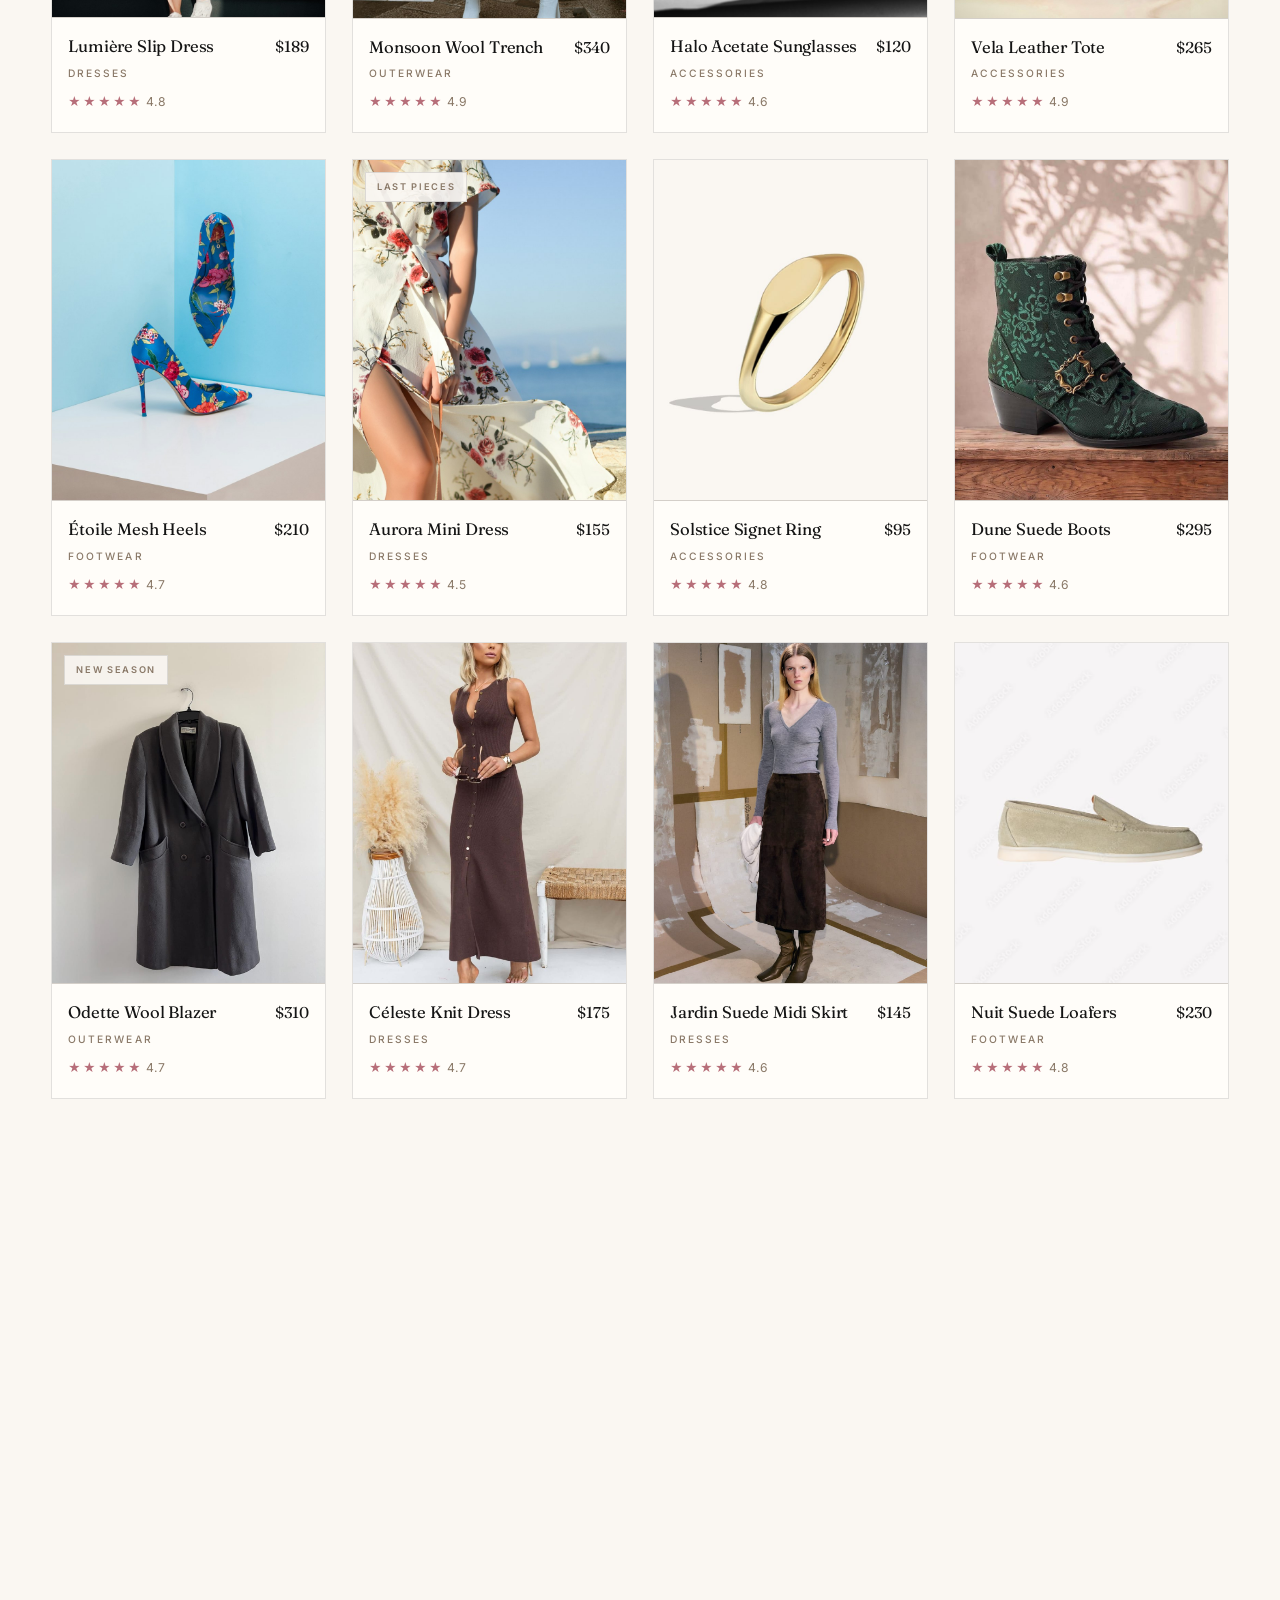
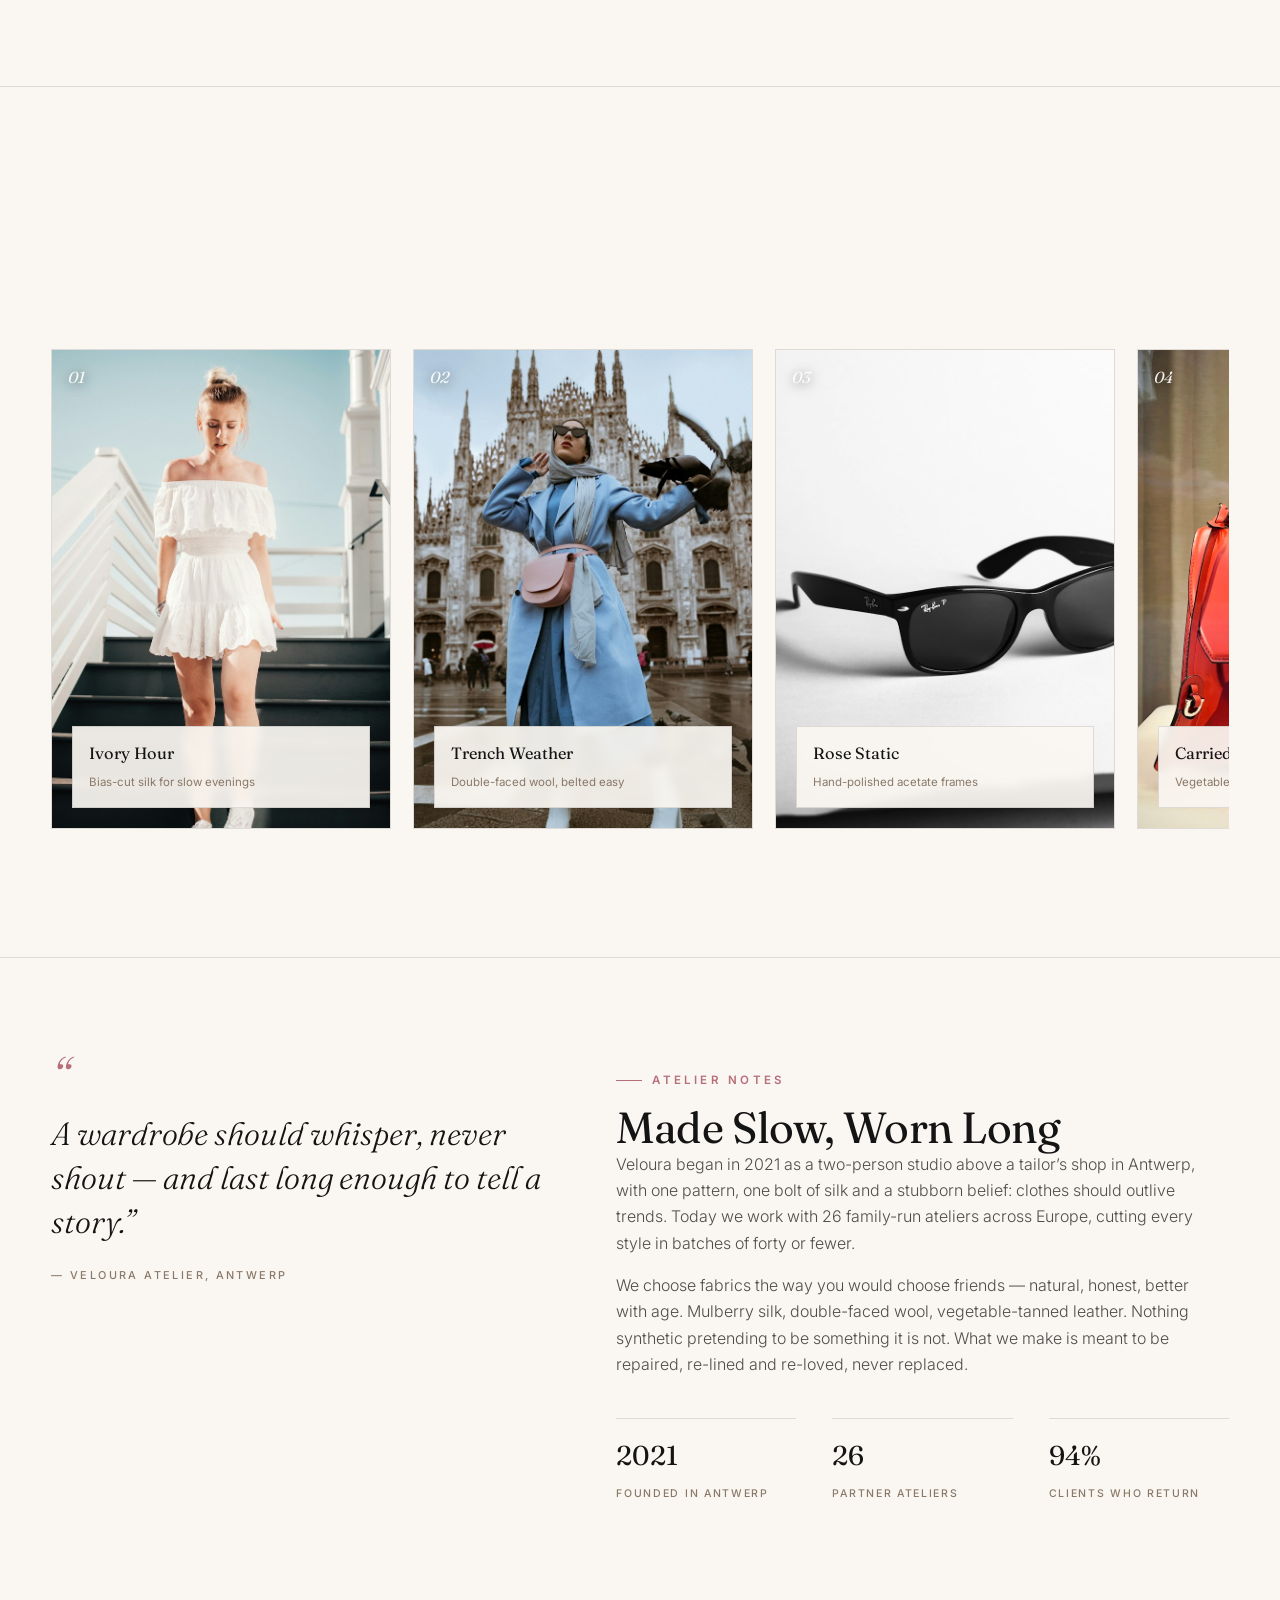
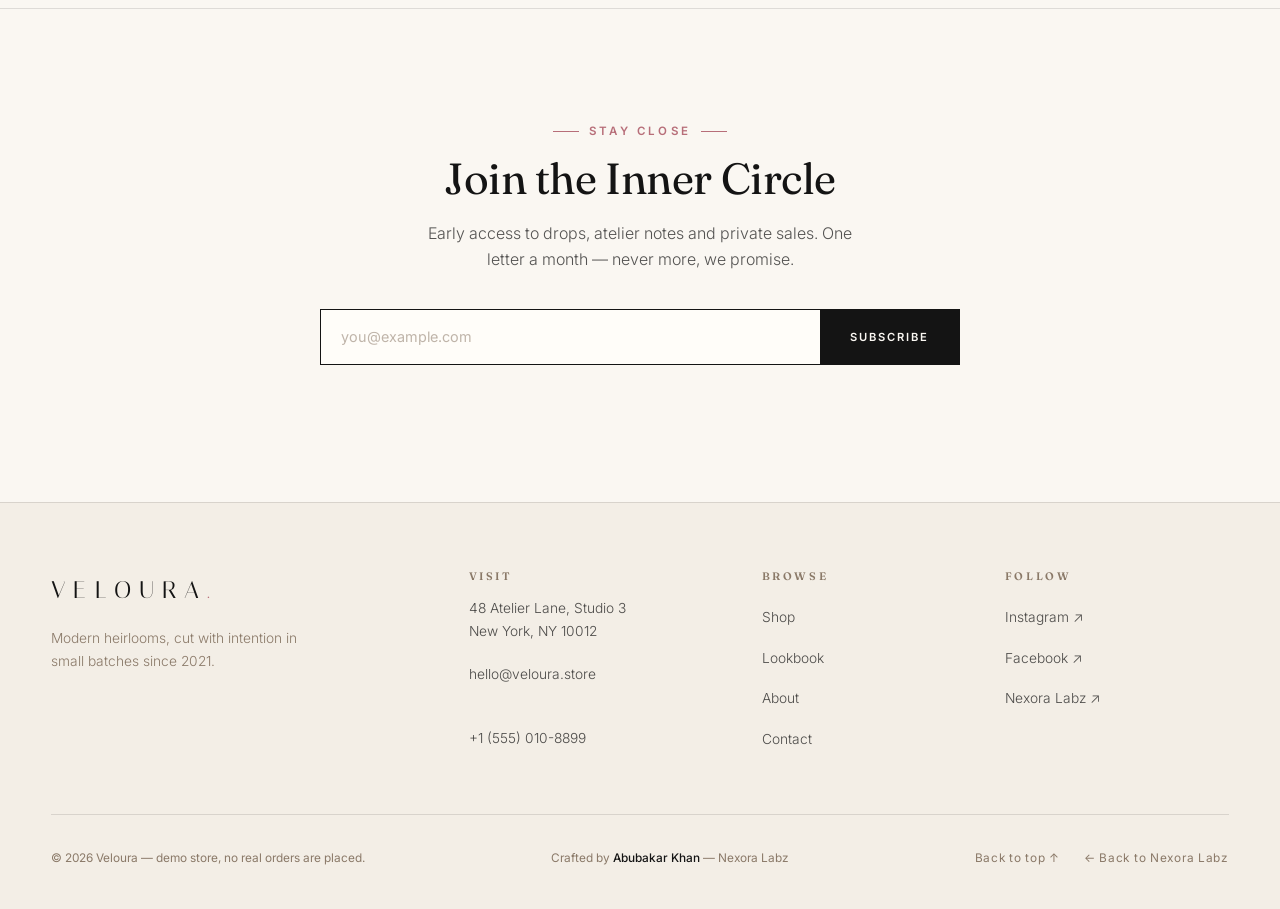
==== commit 1e10b146: "Improve performance, fix accessibility, adjust cache headers" ====
--- a/projects/project-4/index.html
+++ b/projects/project-4/index.html
@@ -247,7 +247,7 @@
     .footer-grid { display: grid; grid-template-columns: 1.5fr 1fr 0.8fr 0.9fr; gap: 44px; }
     .f-logo { font-family: var(--font-logo); font-size: 1.5rem; letter-spacing: 0.34em; }
     .f-tag { margin-top: 16px; max-width: 30ch; font-size: 0.86rem; font-weight: 300; color: var(--taupe); }
-    .f-col h4 { margin-bottom: 14px; color: var(--taupe); font-size: 0.68rem; font-weight: 600; letter-spacing: 0.24em; text-transform: uppercase; }
+    .f-col h3 { margin-bottom: 14px; color: var(--taupe); font-size: 0.68rem; font-weight: 600; letter-spacing: 0.24em; text-transform: uppercase; }
     .f-col p { font-size: 0.86rem; font-weight: 300; color: rgba(20, 20, 20, 0.75); }
     .f-col p + p { margin-top: 12px; }
     .f-col a { display: block; padding: 9px 0; font-size: 0.86rem; font-weight: 300; color: rgba(20, 20, 20, 0.75); transition: color 0.25s; }
@@ -521,18 +521,18 @@
         <p class="f-tag">Modern heirlooms, cut with intention in small batches since 2021.</p>
       </div>
       <div class="f-col">
-        <h4>Visit</h4>
+        <h3>Visit</h3>
         <!-- ▶▶ REPLACE: [STORE_EMAIL] [STORE_PHONE] [STORE_ADDRESS] -->
         <p>48 Atelier Lane, Studio 3<br>New York, NY 10012</p>
         <p><a href="mailto:hello@veloura.store">hello@veloura.store</a><br><a href="tel:+15550108899">+1 (555) 010-8899</a></p>
       </div>
       <div class="f-col">
-        <h4>Browse</h4>
+        <h3>Browse</h3>
         <a href="#shop">Shop</a><a href="#lookbook">Lookbook</a>
         <a href="#about">About</a><a href="#contact">Contact</a>
       </div>
       <div class="f-col">
-        <h4>Follow</h4>
+        <h3>Follow</h3>
         <!-- ▶▶ REPLACE: [STORE_INSTAGRAM_URL] [STORE_FACEBOOK_URL] -->
         <a href="[STORE_INSTAGRAM_URL]">Instagram ↗</a>
         <a href="[STORE_FACEBOOK_URL]">Facebook ↗</a>
